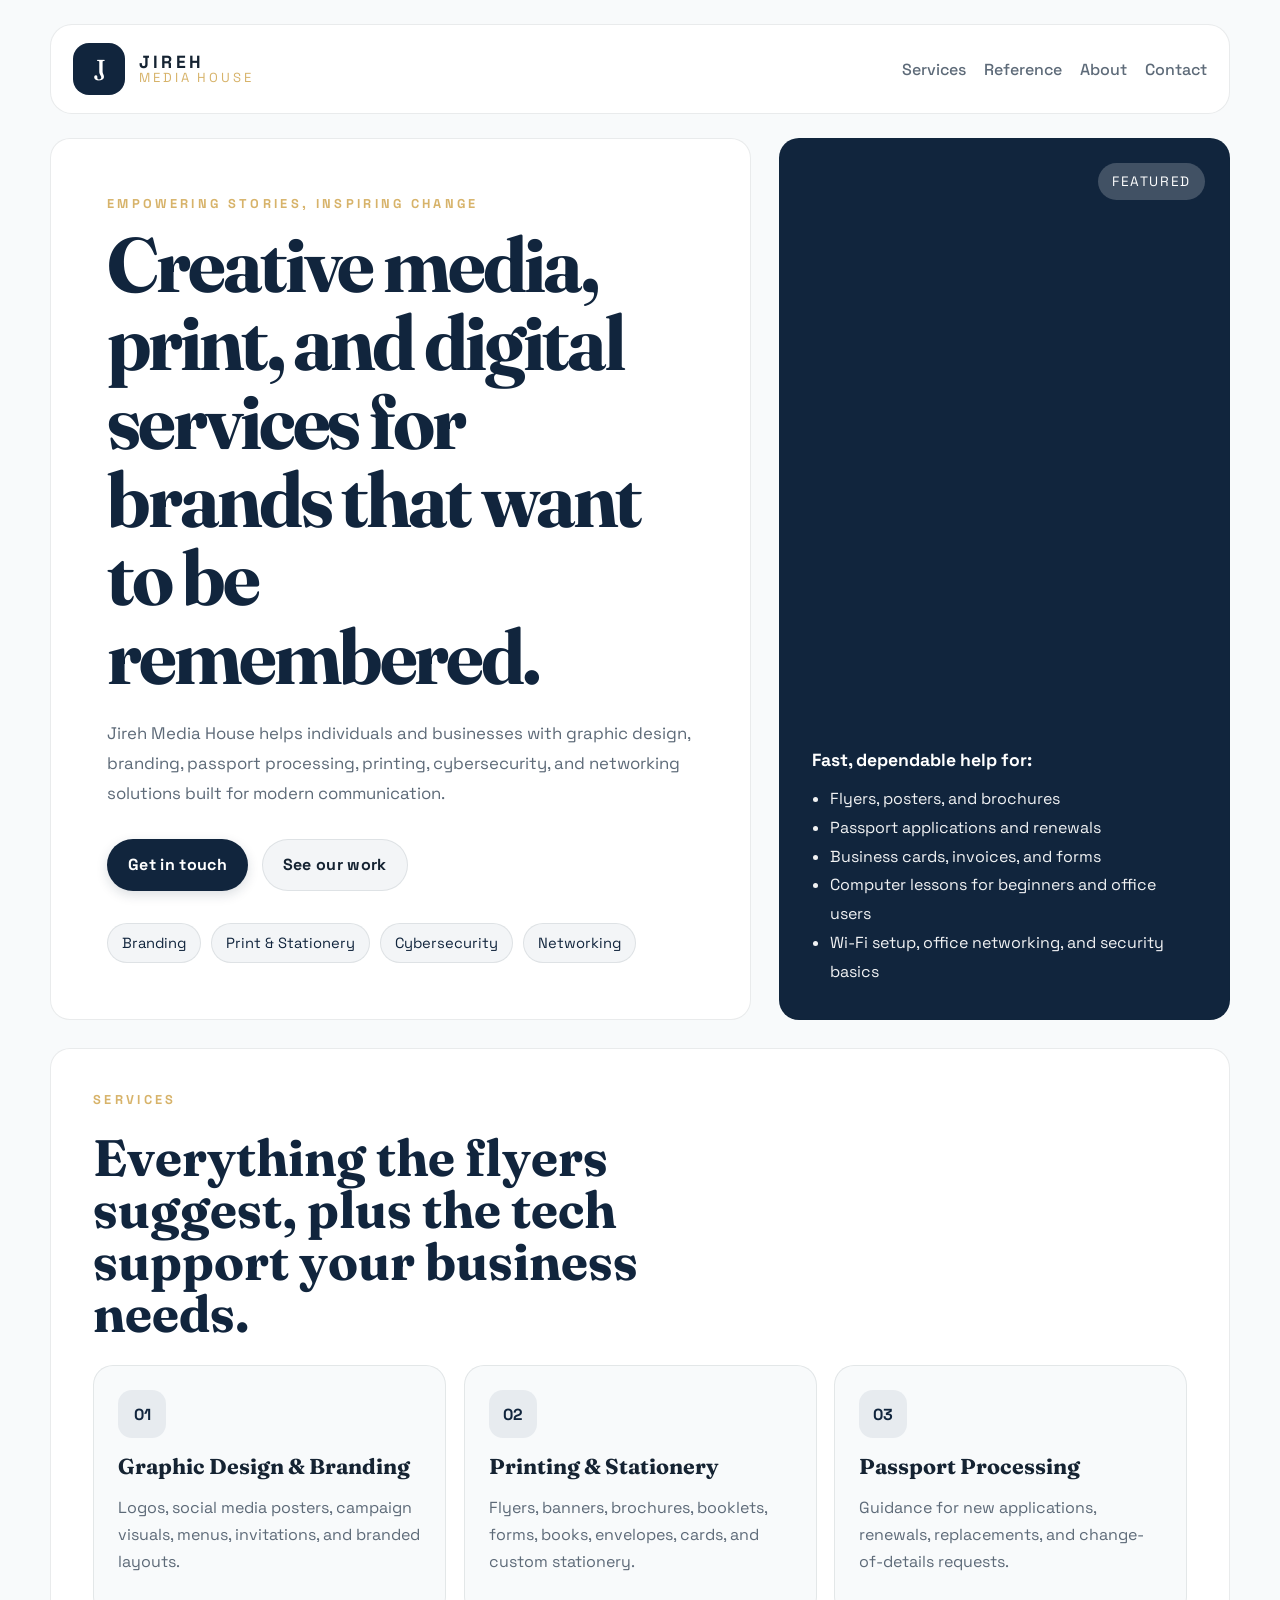
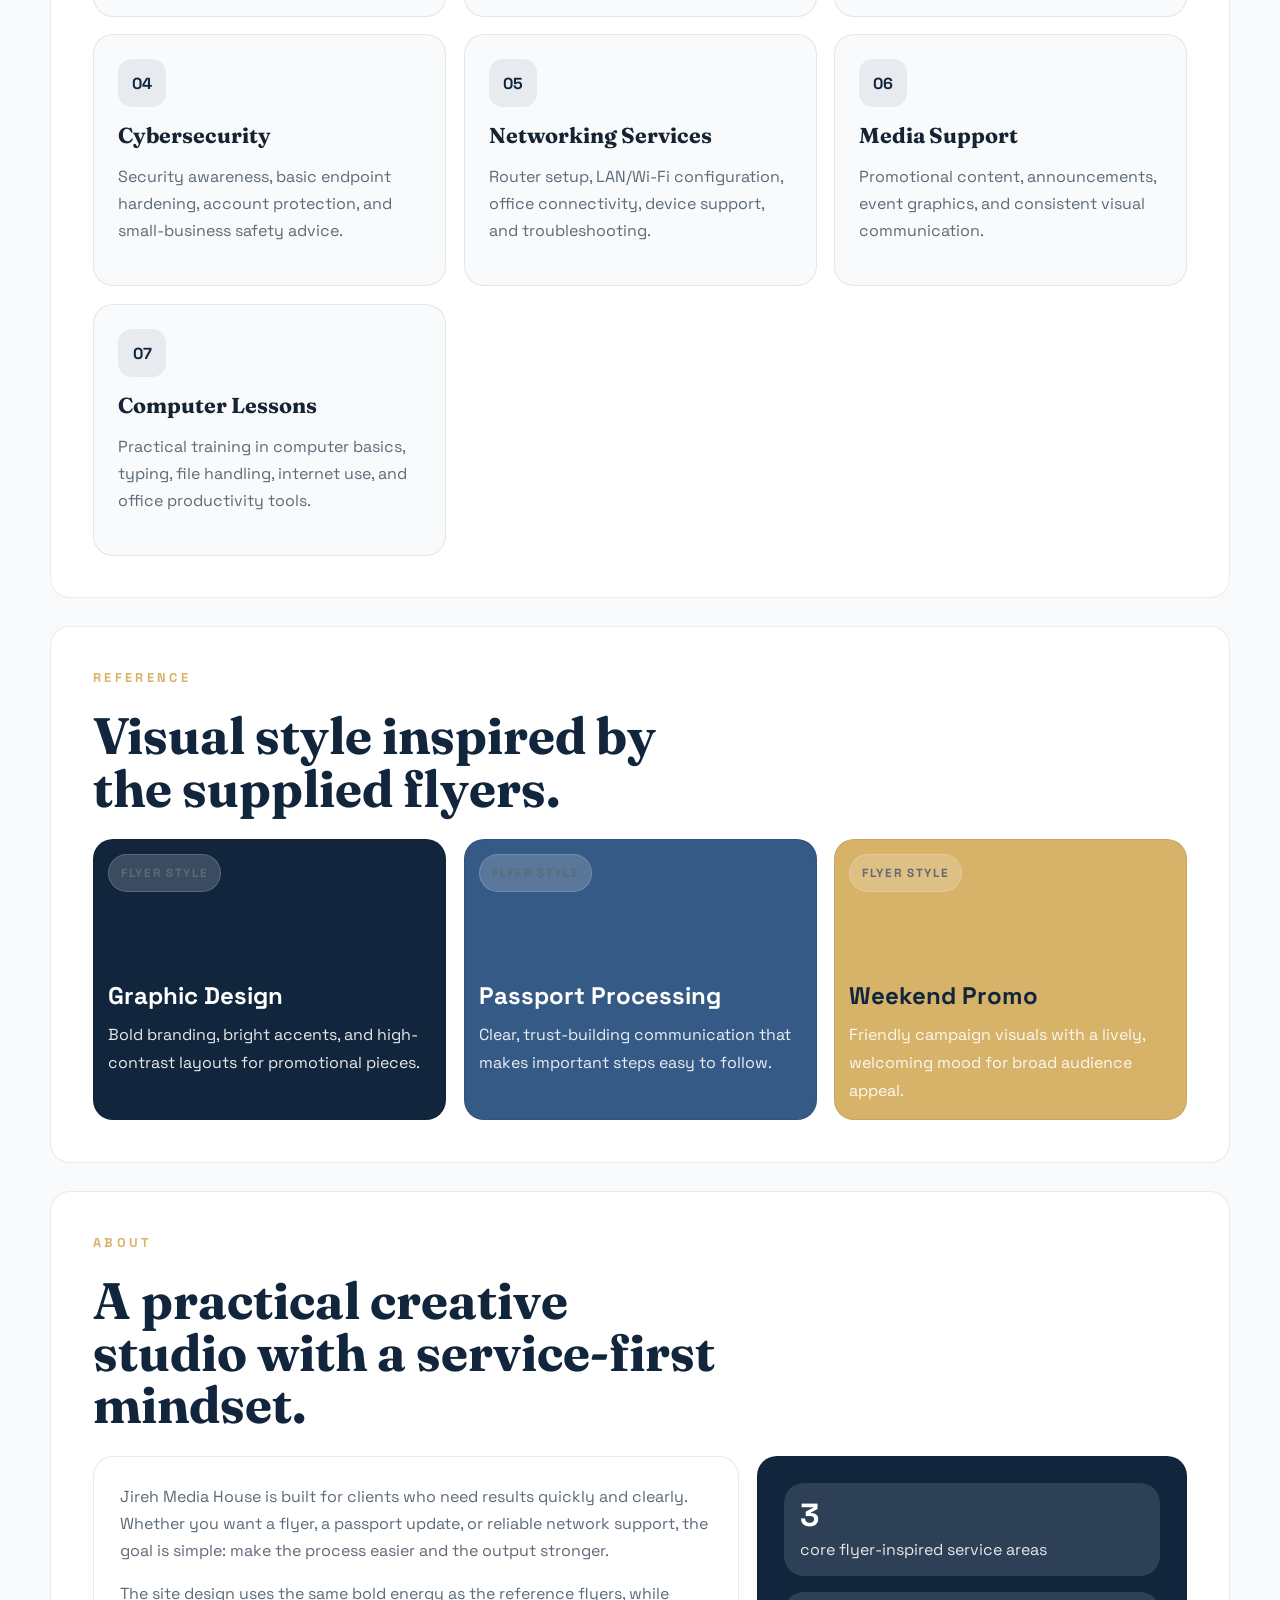
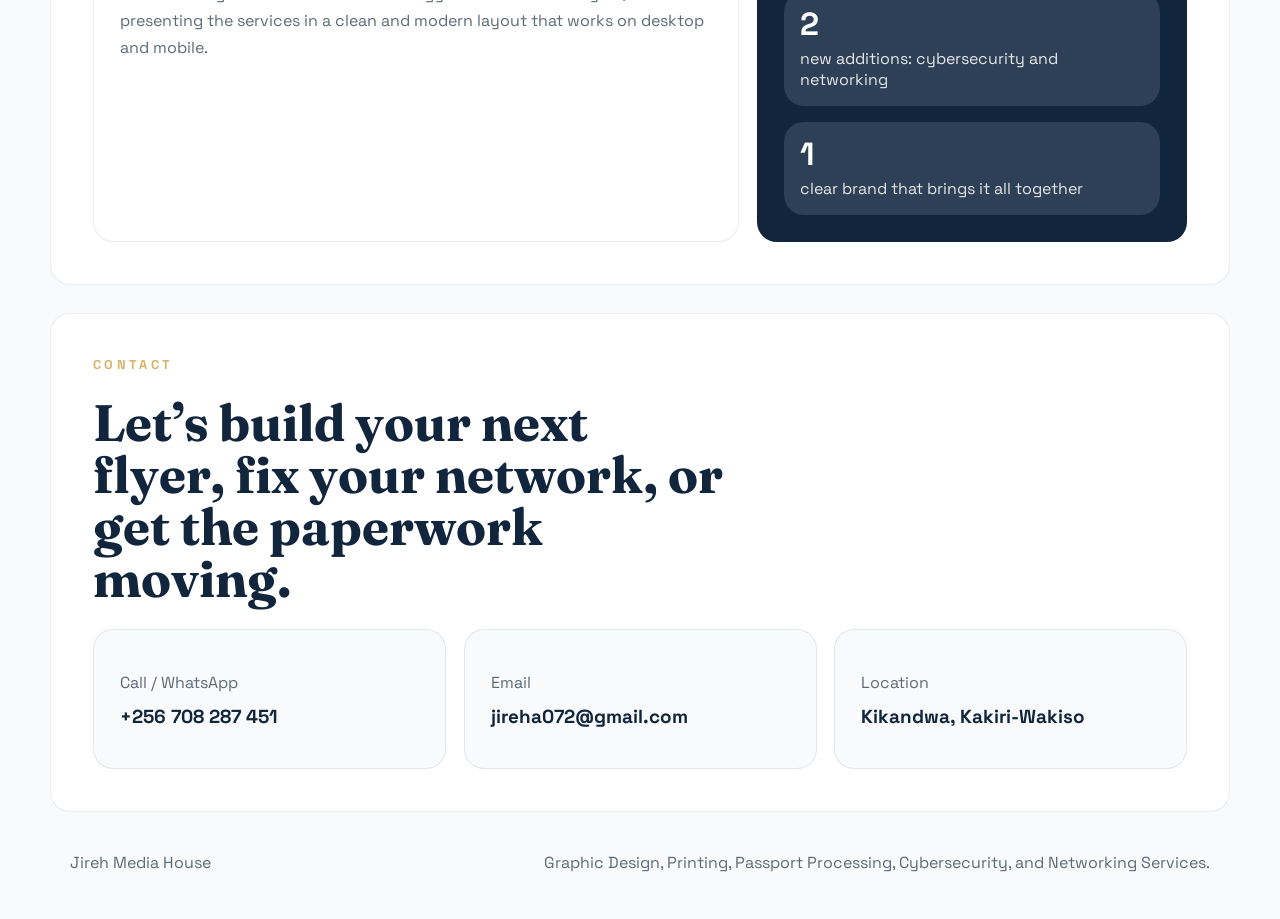
==== index.html @ cc19e20f "Initial commit: Jireh Media House website" ====
<!doctype html>
<html lang="en">
  <head>
    <meta charset="UTF-8" />
    <meta name="viewport" content="width=device-width, initial-scale=1.0" />
    <meta
      name="description"
      content="Jireh Media House offers graphic design, branding, passport processing, printing, cybersecurity, and networking services."
    />
    <title>Jireh Media House</title>
    <link rel="preconnect" href="https://fonts.googleapis.com" />
    <link rel="preconnect" href="https://fonts.gstatic.com" crossorigin />
    <link
      href="https://fonts.googleapis.com/css2?family=Space+Grotesk:wght@400;500;700&family=Fraunces:opsz,wght@9..144,600;9..144,700&display=swap"
      rel="stylesheet"
    />
    <link rel="stylesheet" href="styles.css" />
  </head>
  <body>
    <div class="bg-orb bg-orb--one"></div>
    <div class="bg-orb bg-orb--two"></div>

    <header class="topbar">
      <a class="brand" href="#home" aria-label="Jireh Media House home">
        <span class="brand-mark">J</span>
        <span>
          <strong>JIREH</strong>
          <small>MEDIA HOUSE</small>
        </span>
      </a>
      <nav class="nav">
        <a href="#services">Services</a>
        <a href="#portfolio">Reference</a>
        <a href="#about">About</a>
        <a href="#contact">Contact</a>
      </nav>
    </header>

    <main id="home">
      <section class="hero">
        <div class="hero-copy reveal">
          <p class="eyebrow">Empowering Stories, Inspiring Change</p>
          <h1>Creative media, print, and digital services for brands that want to be remembered.</h1>
          <p class="lead">
            Jireh Media House helps individuals and businesses with graphic design, branding, passport processing,
            printing, cybersecurity, and networking solutions built for modern communication.
          </p>
          <div class="hero-actions">
            <a class="button button--primary" href="#contact">Get in touch</a>
            <a class="button button--ghost" href="#portfolio">See our work</a>
          </div>
          <div class="hero-points">
            <span>Branding</span>
            <span>Print & Stationery</span>
            <span>Cybersecurity</span>
            <span>Networking</span>
          </div>
        </div>

        <aside class="hero-panel reveal">
          <div class="hero-panel__badge">Featured</div>
          <div class="hero-panel__content">
            <p>Fast, dependable help for:</p>
            <ul>
              <li>Flyers, posters, and brochures</li>
              <li>Passport applications and renewals</li>
              <li>Business cards, invoices, and forms</li>
              <li>Computer lessons for beginners and office users</li>
              <li>Wi-Fi setup, office networking, and security basics</li>
            </ul>
          </div>
        </aside>
      </section>

      <section class="section reveal" id="services">
        <div class="section-heading">
          <p class="eyebrow">Services</p>
          <h2>Everything the flyers suggest, plus the tech support your business needs.</h2>
        </div>
        <div class="services-grid">
          <article class="card service-card">
            <span class="card-icon">01</span>
            <h3>Graphic Design & Branding</h3>
            <p>Logos, social media posters, campaign visuals, menus, invitations, and branded layouts.</p>
          </article>
          <article class="card service-card">
            <span class="card-icon">02</span>
            <h3>Printing & Stationery</h3>
            <p>Flyers, banners, brochures, booklets, forms, books, envelopes, cards, and custom stationery.</p>
          </article>
          <article class="card service-card">
            <span class="card-icon">03</span>
            <h3>Passport Processing</h3>
            <p>Guidance for new applications, renewals, replacements, and change-of-details requests.</p>
          </article>
          <article class="card service-card">
            <span class="card-icon">04</span>
            <h3>Cybersecurity</h3>
            <p>Security awareness, basic endpoint hardening, account protection, and small-business safety advice.</p>
          </article>
          <article class="card service-card">
            <span class="card-icon">05</span>
            <h3>Networking Services</h3>
            <p>Router setup, LAN/Wi-Fi configuration, office connectivity, device support, and troubleshooting.</p>
          </article>
          <article class="card service-card">
            <span class="card-icon">06</span>
            <h3>Media Support</h3>
            <p>Promotional content, announcements, event graphics, and consistent visual communication.</p>
          </article>
          <article class="card service-card">
            <span class="card-icon">07</span>
            <h3>Computer Lessons</h3>
            <p>Practical training in computer basics, typing, file handling, internet use, and office productivity tools.</p>
          </article>
        </div>
      </section>

      <section class="section reveal" id="portfolio">
        <div class="section-heading">
          <p class="eyebrow">Reference</p>
          <h2>Visual style inspired by the supplied flyers.</h2>
        </div>
        <div class="portfolio-grid">
          <article class="portfolio-card card portfolio-card--accent-one">
            <span class="portfolio-card__tag">Flyer style</span>
            <strong>Graphic Design</strong>
            <p>Bold branding, bright accents, and high-contrast layouts for promotional pieces.</p>
          </article>
          <article class="portfolio-card card portfolio-card--accent-two">
            <span class="portfolio-card__tag">Flyer style</span>
            <strong>Passport Processing</strong>
            <p>Clear, trust-building communication that makes important steps easy to follow.</p>
          </article>
          <article class="portfolio-card card portfolio-card--accent-three">
            <span class="portfolio-card__tag">Flyer style</span>
            <strong>Weekend Promo</strong>
            <p>Friendly campaign visuals with a lively, welcoming mood for broad audience appeal.</p>
          </article>
        </div>
      </section>

      <section class="section about-section reveal" id="about">
        <div class="section-heading">
          <p class="eyebrow">About</p>
          <h2>A practical creative studio with a service-first mindset.</h2>
        </div>
        <div class="about-grid">
          <div class="card about-copy">
            <p>
              Jireh Media House is built for clients who need results quickly and clearly. Whether you want a flyer,
              a passport update, or reliable network support, the goal is simple: make the process easier and the output stronger.
            </p>
            <p>
              The site design uses the same bold energy as the reference flyers, while presenting the services in a clean
              and modern layout that works on desktop and mobile.
            </p>
          </div>
          <div class="card stats-card">
            <div>
              <strong>3</strong>
              <span>core flyer-inspired service areas</span>
            </div>
            <div>
              <strong>2</strong>
              <span>new additions: cybersecurity and networking</span>
            </div>
            <div>
              <strong>1</strong>
              <span>clear brand that brings it all together</span>
            </div>
          </div>
        </div>
      </section>

      <section class="section contact-section reveal" id="contact">
        <div class="section-heading">
          <p class="eyebrow">Contact</p>
          <h2>Let’s build your next flyer, fix your network, or get the paperwork moving.</h2>
        </div>
        <div class="contact-grid">
          <a class="contact-card card" href="tel:+256708287451">
            <span>Call / WhatsApp</span>
            <strong>+256 708 287 451</strong>
          </a>
          <a class="contact-card card" href="mailto:jireha072@gmail.com">
            <span>Email</span>
            <strong>jireha072@gmail.com</strong>
          </a>
          <div class="contact-card card">
            <span>Location</span>
            <strong>Kikandwa, Kakiri-Wakiso</strong>
          </div>
        </div>
      </section>
    </main>

    <footer class="footer">
      <p>Jireh Media House</p>
      <p>Graphic Design, Printing, Passport Processing, Cybersecurity, and Networking Services.</p>
    </footer>

    <script src="script.js"></script>
  </body>
</html>
---- styles.css ----
:root {
  --bg: #f3f5f7;
  --bg-soft: #e7ebef;
  --panel: rgba(255, 255, 255, 0.86);
  --panel-strong: #ffffff;
  --text: #152332;
  --muted: #5d6a78;
  --navy: #11253d;
  --blue: #355a86;
  --green: #c39a46;
  --gold: #d7b36a;
  --line: rgba(21, 35, 50, 0.09);
  --shadow: 0 22px 54px rgba(19, 31, 43, 0.11);
}

* {
  box-sizing: border-box;
}

html {
  scroll-behavior: smooth;
}

body {
  margin: 0;
  min-height: 100vh;
  font-family: "Space Grotesk", sans-serif;
  color: var(--text);
  background: #f8fafb;
}

a {
  color: inherit;
  text-decoration: none;
  transition: color 200ms ease;
}

img {
  display: block;
  max-width: 100%;
}

.bg-orb {
  display: none;
}

.bg-orb--one {
  display: none;
}

.bg-orb--two {
  display: none;
}

.topbar,
main,
.footer {
  position: relative;
  z-index: 1;
}

.topbar {
  width: min(1180px, calc(100% - 32px));
  margin: 24px auto 0;
  padding: 18px 22px;
  display: flex;
  align-items: center;
  justify-content: space-between;
  gap: 20px;
  border: 1px solid var(--line);
  border-radius: 22px;
  background: #ffffff;
  box-shadow: none;
}

.brand {
  display: inline-flex;
  align-items: center;
  gap: 14px;
}

.brand strong,
.brand small {
  display: block;
  line-height: 1;
}

.brand strong {
  letter-spacing: 0.18em;
  font-size: 1.1rem;
}

.brand small {
  color: var(--gold);
  font-size: 0.82rem;
  letter-spacing: 0.22em;
}

.brand-mark {
  width: 52px;
  height: 52px;
  display: grid;
  place-items: center;
  border-radius: 16px;
  background: var(--navy);
  color: #fff;
  font-family: "Fraunces", serif;
  font-size: 1.8rem;
  box-shadow: none;
}

.nav {
  display: flex;
  flex-wrap: wrap;
  align-items: center;
  justify-content: flex-end;
  gap: 18px;
  color: var(--muted);
}

.nav a {
  position: relative;
  font-weight: 500;
  transition: color 200ms ease;
}

.nav a:hover {
  color: var(--gold);
}

.nav a::after {
  content: "";
  position: absolute;
  left: 0;
  bottom: -7px;
  width: 100%;
  height: 2px;
  border-radius: 999px;
  background: var(--gold);
  transform: scaleX(0);
  transform-origin: left;
  transition: transform 240ms ease;
}

.nav a:hover::after {
  transform: scaleX(1);
}

main {
  width: min(1180px, calc(100% - 32px));
  margin: 24px auto 0;
}

.hero {
  display: grid;
  grid-template-columns: 1.4fr 0.9fr;
  gap: 28px;
  align-items: stretch;
  min-height: 680px;
}

.hero-copy,
.hero-panel,
.card {
  border: 1px solid var(--line);
  border-radius: 20px;
  background: #ffffff;
  box-shadow: none;
}

.hero-copy {
  padding: 56px;
  display: flex;
  flex-direction: column;
  justify-content: center;
  overflow: hidden;
  background: #ffffff;
}

.eyebrow {
  margin: 0 0 14px;
  color: var(--gold);
  text-transform: uppercase;
  letter-spacing: 0.26em;
  font-size: 0.8rem;
  font-weight: 700;
}

h1,
h2,
h3,
.section-heading strong {
  margin: 0;
  font-family: "Fraunces", serif;
  line-height: 1.02;
}

h1 {
  max-width: 12ch;
  font-size: clamp(3rem, 6vw, 5.8rem);
  letter-spacing: -0.04em;
  color: var(--navy);
}

.lead {
  max-width: 62ch;
  margin: 22px 0 0;
  color: var(--muted);
  font-size: 1.05rem;
  line-height: 1.8;
}

.hero-actions {
  display: flex;
  flex-wrap: wrap;
  gap: 14px;
  margin-top: 30px;
}

.button {
  display: inline-flex;
  align-items: center;
  justify-content: center;
  min-height: 52px;
  padding: 0 20px;
  border-radius: 999px;
  border: 1px solid transparent;
  font-weight: 700;
  letter-spacing: 0.02em;
  transition: transform 220ms cubic-bezier(0.34, 1.56, 0.64, 1), box-shadow 220ms ease, background 220ms ease, color 220ms ease;
  cursor: pointer;
}

.button:hover {
  transform: translateY(-3px);
}

.button:active {
  transform: translateY(-1px);
}

.button--primary {
  color: #fff;
  background: var(--navy);
  box-shadow: 0 4px 12px rgba(17, 37, 61, 0.15);
}

.button--primary:hover {
  box-shadow: 0 10px 24px rgba(17, 37, 61, 0.24);
  background: #0e1e32;
}

.button--primary:active {
  box-shadow: 0 2px 6px rgba(17, 37, 61, 0.12);
}

.button--ghost {
  background: #f3f5f7;
  border-color: var(--line);
  transition: background 220ms ease, border-color 220ms ease;
}

.button--ghost:hover {
  background: #e7ebef;
  border-color: var(--muted);
}

.hero-points {
  display: flex;
  flex-wrap: wrap;
  gap: 10px;
  margin-top: 32px;
}

.hero-points span {
  padding: 10px 14px;
  border-radius: 999px;
  background: #f3f5f7;
  border: 1px solid var(--line);
  color: var(--navy);
  font-size: 0.92rem;
}

.hero-panel {
  padding: 22px;
  display: flex;
  flex-direction: column;
  justify-content: flex-end;
  background: var(--navy);
  color: #fff;
  position: relative;
  overflow: hidden;
}

.hero-panel::before {
  display: none;
}

.hero-panel__badge {
  position: absolute;
  top: 24px;
  right: 24px;
  padding: 10px 14px;
  border-radius: 999px;
  background: rgba(255, 255, 255, 0.2);
  border: none;
  font-size: 0.85rem;
  letter-spacing: 0.12em;
  text-transform: uppercase;
}

.hero-panel__content {
  position: relative;
  z-index: 1;
  margin-top: auto;
  padding: 48px 10px 10px;
}

.hero-panel__content p {
  margin: 0 0 14px;
  font-size: 1.1rem;
  font-weight: 700;
}

.hero-panel__content ul {
  margin: 0;
  padding-left: 18px;
  color: rgba(255, 255, 255, 0.94);
  line-height: 1.8;
}

.section {
  margin-top: 28px;
  padding: 42px;
  border: 1px solid var(--line);
  border-radius: 20px;
  background: #ffffff;
  box-shadow: none;
}

.section-heading {
  display: flex;
  flex-direction: column;
  gap: 10px;
  margin-bottom: 24px;
}

.section-heading h2 {
  max-width: 18ch;
  font-size: clamp(2rem, 4vw, 3.5rem);
  color: var(--navy);
}

.services-grid,
.portfolio-grid,
.contact-grid,
.about-grid {
  display: grid;
  gap: 18px;
}

.services-grid,
.portfolio-grid,
.contact-grid {
  perspective: 1200px;
}

.services-grid {
  grid-template-columns: repeat(3, minmax(0, 1fr));
}

.service-card {
  padding: 24px;
  background: #f8fafb;
  transition: transform 240ms cubic-bezier(0.34, 1.56, 0.64, 1), box-shadow 240ms ease, background 240ms ease;
  cursor: pointer;
  transform: perspective(1200px) rotateX(var(--tilt-x, 0deg)) rotateY(var(--tilt-y, 0deg)) translateY(var(--lift, 0px));
  transform-style: preserve-3d;
  will-change: transform;
}

.service-card:hover {
  background: #ffffff;
  box-shadow: 0 12px 28px rgba(17, 37, 61, 0.12);
}

.service-card:hover,
.service-card.tilt-active {
  --lift: -6px;
}

.card-icon {
  display: inline-flex;
  align-items: center;
  justify-content: center;
  width: 48px;
  height: 48px;
  border-radius: 14px;
  background: #e7ebef;
  color: var(--navy);
  font-weight: 700;
  margin-bottom: 18px;
  transition: transform 240ms cubic-bezier(0.34, 1.56, 0.64, 1), background 240ms ease;
}

.service-card:hover .card-icon {
  transform: scale(1.1) rotate(5deg);
  background: var(--gold);
  color: #fff;
}

.service-card h3 {
  font-size: 1.35rem;
  color: var(--text);
  margin-bottom: 12px;
  transition: color 240ms ease;
}

.service-card:hover h3 {
  color: var(--navy);
}

.service-card p,
.about-copy p,
.contact-card span,
.portfolio-card span {
  color: var(--muted);
  line-height: 1.7;
}

.portfolio-grid {
  grid-template-columns: repeat(3, minmax(0, 1fr));
}

.portfolio-card {
  overflow: hidden;
  padding: 14px;
}

.portfolio-card--accent-one {
  background: var(--navy);
  color: #fff;
}

.portfolio-card--accent-two {
  background: var(--blue);
  color: #fff;
}

.portfolio-card--accent-three {
  background: var(--gold);
  color: var(--navy);
}

.portfolio-card__tag {
  display: inline-flex;
  align-items: center;
  width: fit-content;
  margin-bottom: 88px;
  padding: 8px 12px;
  border-radius: 999px;
  background: rgba(255, 255, 255, 0.18);
  border: 1px solid rgba(255, 255, 255, 0.16);
  text-transform: uppercase;
  letter-spacing: 0.14em;
  font-size: 0.74rem;
  font-weight: 700;
}

.portfolio-card {
  transition: transform 240ms cubic-bezier(0.34, 1.56, 0.64, 1), box-shadow 240ms ease;
  transform: perspective(1200px) rotateX(var(--tilt-x, 0deg)) rotateY(var(--tilt-y, 0deg)) translateY(var(--lift, 0px));
  transform-style: preserve-3d;
  will-change: transform;
}

.portfolio-card:hover {
  box-shadow: 0 12px 28px rgba(0, 0, 0, 0.15);
}

.portfolio-card:hover,
.portfolio-card.tilt-active {
  --lift: -4px;
}

.portfolio-card strong {
  display: block;
  font-size: 1.5rem;
  margin-bottom: 10px;
  color: inherit;
  transition: transform 240ms ease;
}

.portfolio-card:hover strong {
  transform: translateX(2px);
}

.portfolio-card p {
  margin: 0;
  color: rgba(255, 255, 255, 0.9);
  line-height: 1.75;
}

.about-grid {
  grid-template-columns: 1.2fr 0.8fr;
}

.about-copy,
.stats-card,
.contact-card {
  padding: 26px;
}

.about-copy p:first-child {
  margin-top: 0;
}

.stats-card {
  display: grid;
  gap: 16px;
  align-content: start;
  background: var(--navy);
  color: #fff;
}

.stats-card div {
  padding: 16px;
  border-radius: 20px;
  background: rgba(255, 255, 255, 0.12);
}

.stats-card strong {
  display: block;
  font-size: 2rem;
  line-height: 1;
  margin-bottom: 8px;
}

.stats-card span {
  color: rgba(255, 255, 255, 0.88);
}

.contact-grid {
  grid-template-columns: repeat(3, minmax(0, 1fr));
}

.contact-card {
  display: grid;
  transform: perspective(1200px) rotateX(var(--tilt-x, 0deg)) rotateY(var(--tilt-y, 0deg)) translateY(var(--lift, 0px));
  transform-style: preserve-3d;
  will-change: transform;
  gap: 8px;
  min-height: 140px;
  align-content: center;
  background: #f8fafb;
}

.contact-card {
  transition: transform 240ms cubic-bezier(0.34, 1.56, 0.64, 1), background 240ms ease, box-shadow 240ms ease;
  cursor: pointer;
}

.contact-card:hover,
.contact-card.tilt-active {
  --lift: -3px;
}

.contact-card:hover {
  background: #ffffff;
  box-shadow: 0 8px 20px rgba(17, 37, 61, 0.1);
}

.contact-card strong {
  font-size: 1.18rem;
  color: var(--navy);
  word-break: break-word;
  transition: color 240ms ease;
}

.contact-card:hover strong {
  color: var(--gold);
}

.footer {
  width: min(1180px, calc(100% - 32px));
  margin: 22px auto 28px;
  padding: 18px 20px;
  display: flex;
  flex-wrap: wrap;
  gap: 8px 18px;
  justify-content: space-between;
  color: var(--muted);
  border-radius: 20px;
}

.footer p {
  margin: 0;
}

.reveal {
  animation: rise 700ms cubic-bezier(0.25, 0.46, 0.45, 0.94) both;
}

@keyframes rise {
  from {
    opacity: 0;
    transform: translateY(24px);
  }
  to {
    opacity: 1;
    transform: translateY(0);
  }
}

.is-visible {
  animation: rise 700ms cubic-bezier(0.25, 0.46, 0.45, 0.94) both;
}

.tilt-active {
  transition-duration: 120ms;
}

@media (prefers-reduced-motion: reduce) {
  html {
    scroll-behavior: auto;
  }

  *,
  *::before,
  *::after {
    animation-duration: 0.01ms !important;
    animation-iteration-count: 1 !important;
    transition-duration: 0.01ms !important;
    scroll-behavior: auto !important;
  }
}

@media (max-width: 980px) {
  .hero,
  .about-grid,
  .services-grid,
  .portfolio-grid,
  .contact-grid {
    grid-template-columns: 1fr 1fr;
  }

  .hero {
    min-height: auto;
  }

  .hero-copy {
    padding: 42px;
  }
}

@media (max-width: 720px) {
  .topbar {
    flex-direction: column;
    align-items: flex-start;
  }

  .nav {
    justify-content: flex-start;
    gap: 14px;
  }

  main,
  .topbar,
  .footer {
    width: min(100% - 20px, 1180px);
  }

  .hero,
  .about-grid,
  .services-grid,
  .portfolio-grid,
  .contact-grid {
    grid-template-columns: 1fr;
  }

  .hero-copy,
  .section {
    padding: 24px;
    border-radius: 24px;
  }

  h1 {
    max-width: none;
  }
}
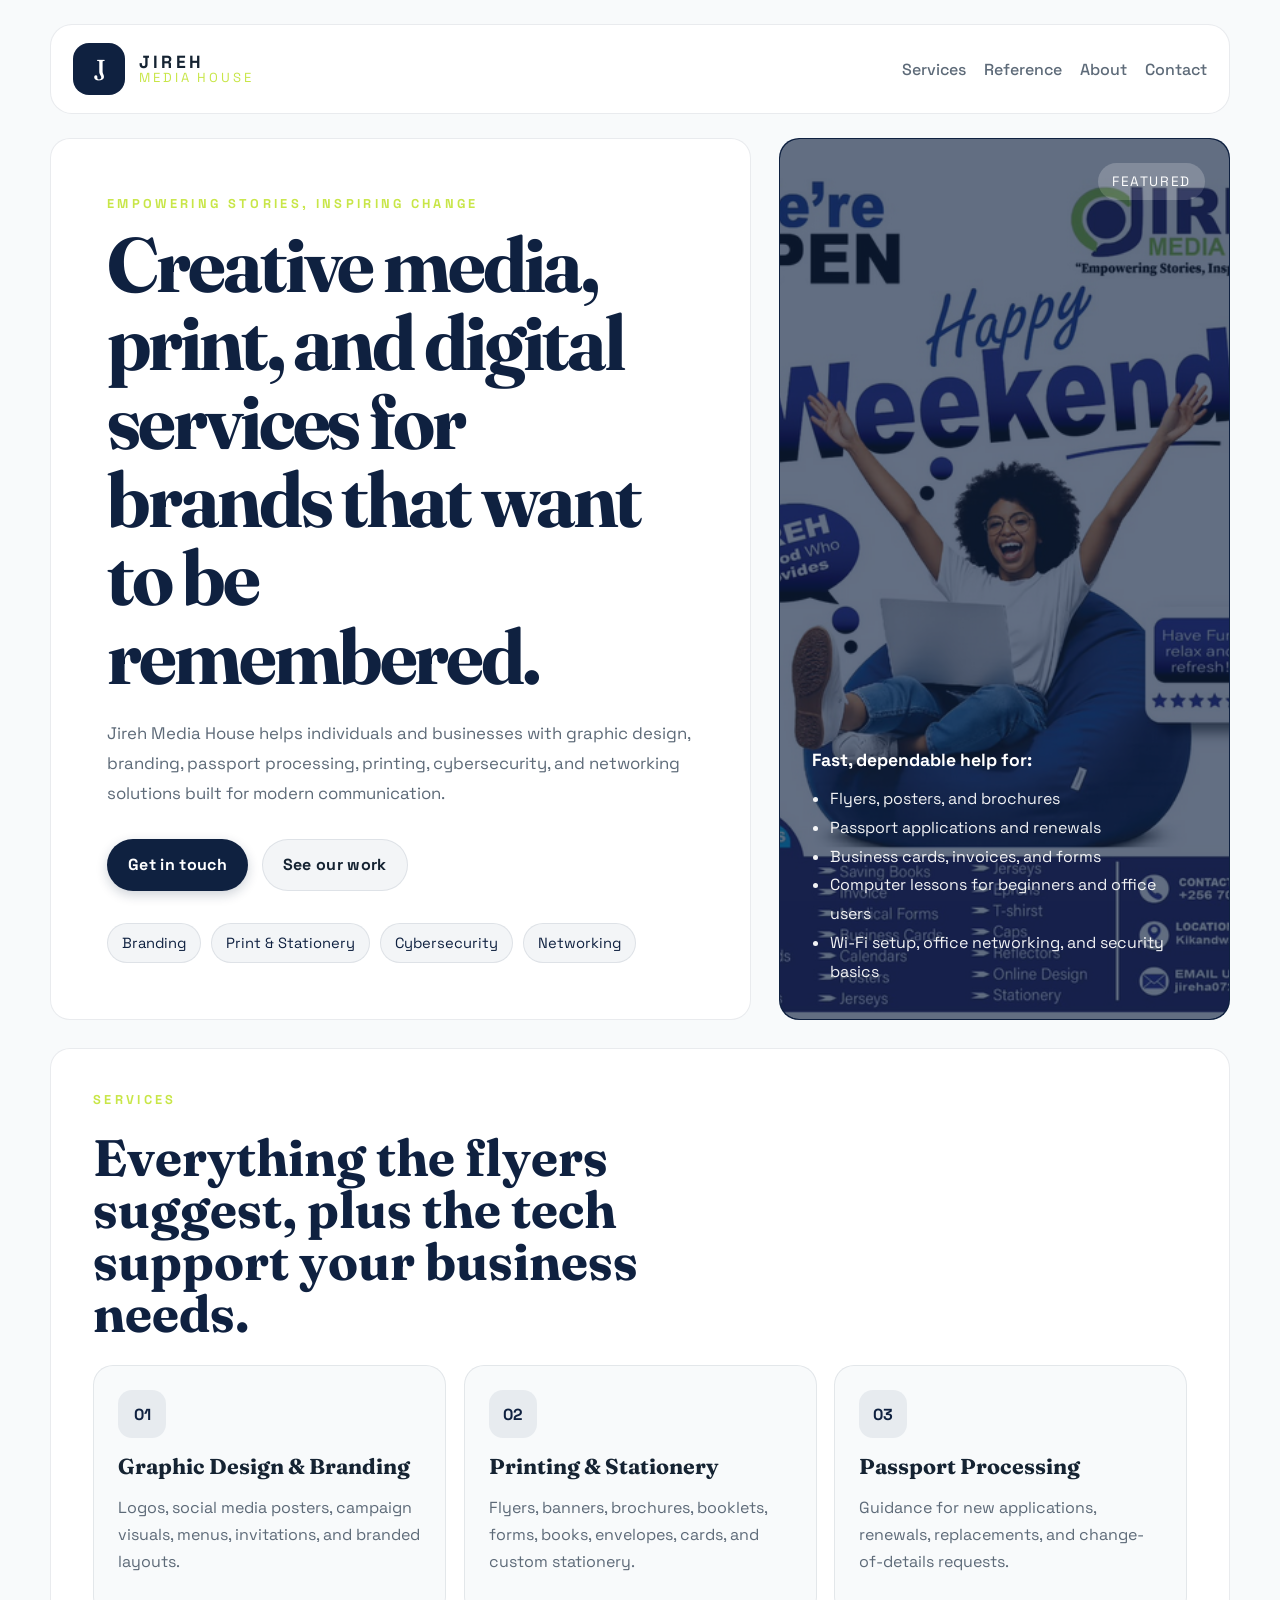
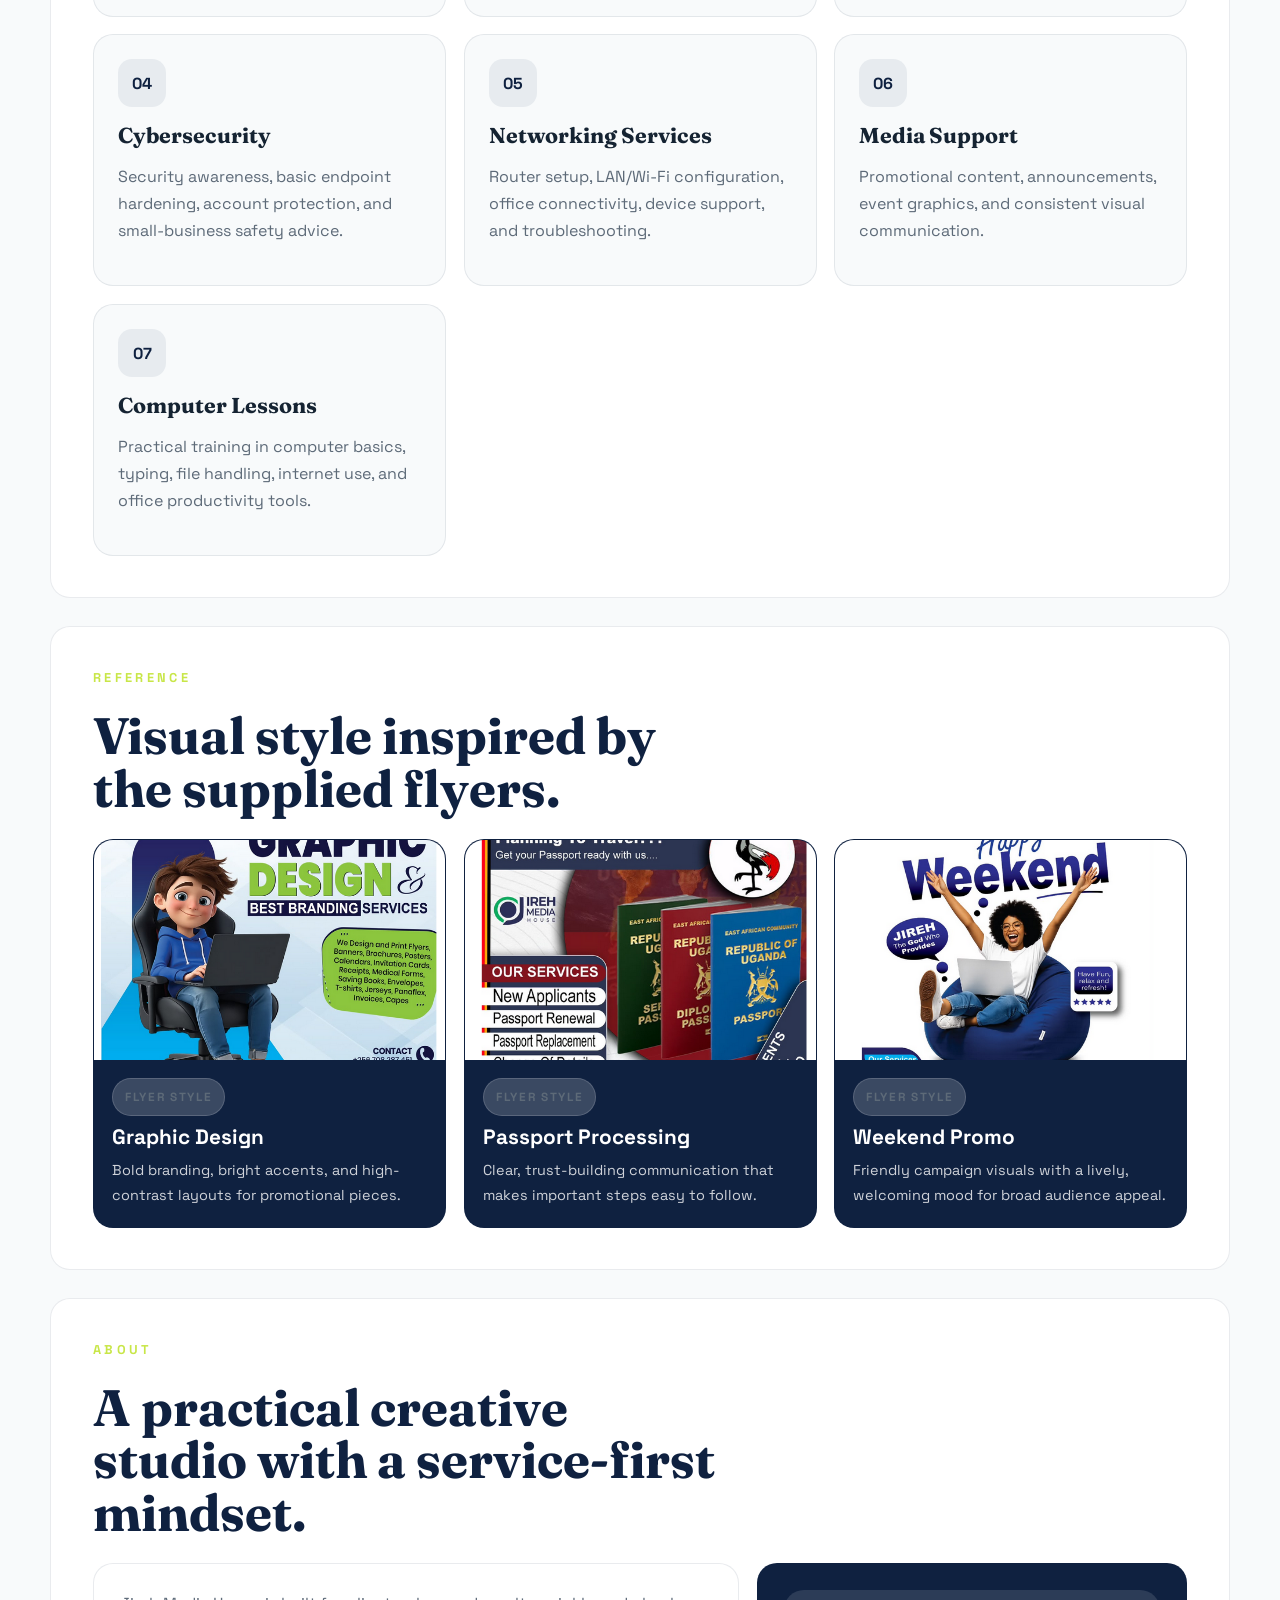
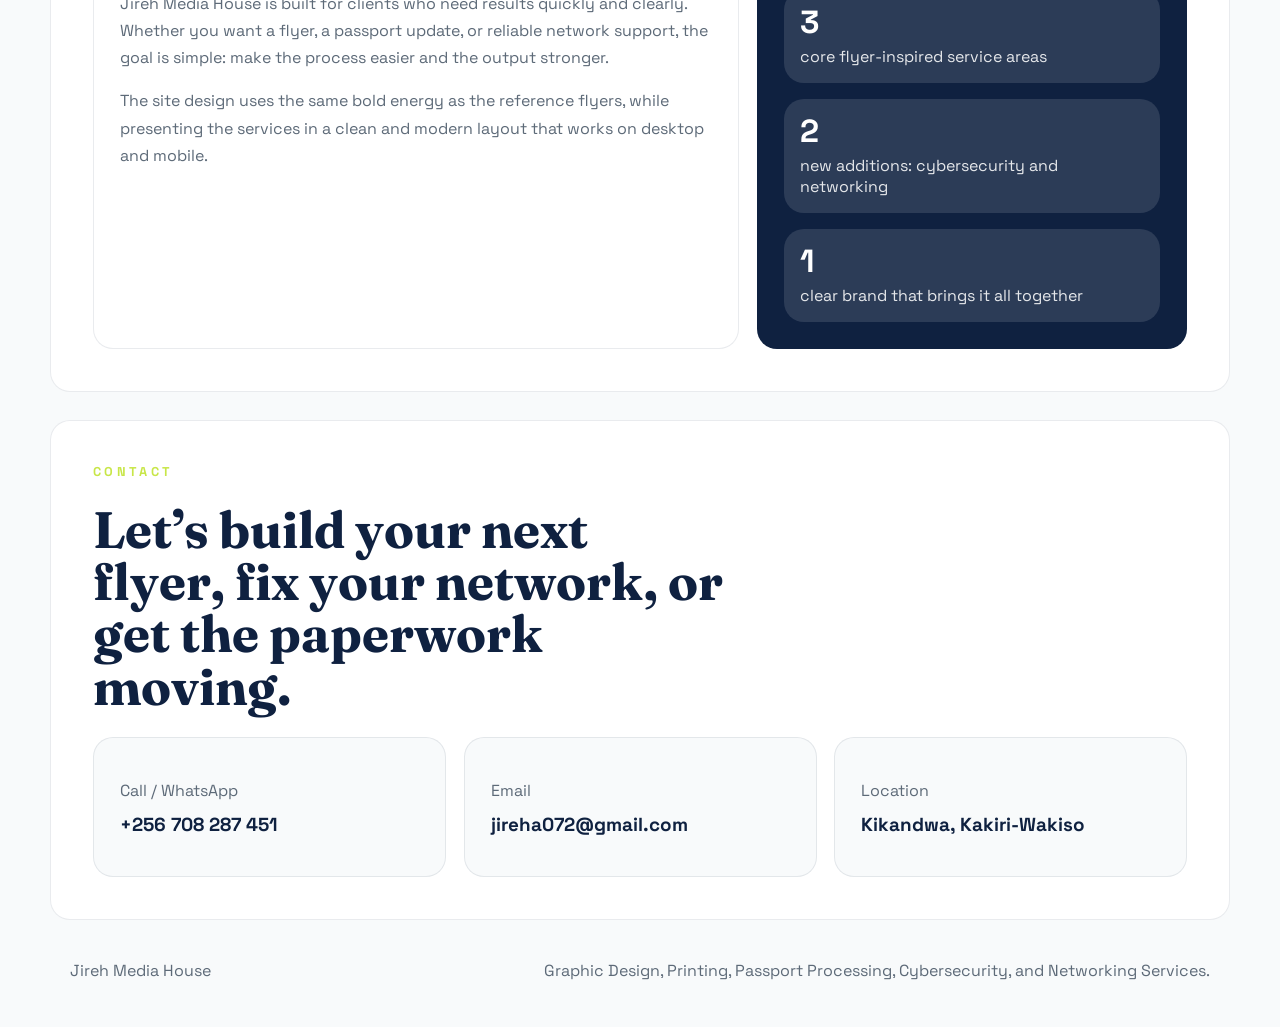
==== commit 262a4dfb: "Add real flyer images to hero panel and portfolio cards" ====
--- a/index.html
+++ b/index.html
@@ -59,6 +59,7 @@
 
         <aside class="hero-panel reveal">
           <div class="hero-panel__badge">Featured</div>
+          <img src="images/Screenshot 2026-06-02 202508.png" alt="Jireh Media House featured flyer" class="hero-panel__img" />
           <div class="hero-panel__content">
             <p>Fast, dependable help for:</p>
             <ul>
@@ -122,20 +123,29 @@
           <h2>Visual style inspired by the supplied flyers.</h2>
         </div>
         <div class="portfolio-grid">
-          <article class="portfolio-card card portfolio-card--accent-one">
-            <span class="portfolio-card__tag">Flyer style</span>
-            <strong>Graphic Design</strong>
-            <p>Bold branding, bright accents, and high-contrast layouts for promotional pieces.</p>
-          </article>
-          <article class="portfolio-card card portfolio-card--accent-two">
-            <span class="portfolio-card__tag">Flyer style</span>
-            <strong>Passport Processing</strong>
-            <p>Clear, trust-building communication that makes important steps easy to follow.</p>
-          </article>
-          <article class="portfolio-card card portfolio-card--accent-three">
-            <span class="portfolio-card__tag">Flyer style</span>
-            <strong>Weekend Promo</strong>
-            <p>Friendly campaign visuals with a lively, welcoming mood for broad audience appeal.</p>
+          <article class="portfolio-card card">
+            <img src="images/Screenshot 2026-06-02 202424.png" alt="Graphic design flyer sample" class="portfolio-card__img" />
+            <div class="portfolio-card__info">
+              <span class="portfolio-card__tag">Flyer style</span>
+              <strong>Graphic Design</strong>
+              <p>Bold branding, bright accents, and high-contrast layouts for promotional pieces.</p>
+            </div>
+          </article>
+          <article class="portfolio-card card">
+            <img src="images/Screenshot 2026-06-02 202437.png" alt="Passport processing flyer sample" class="portfolio-card__img" />
+            <div class="portfolio-card__info">
+              <span class="portfolio-card__tag">Flyer style</span>
+              <strong>Passport Processing</strong>
+              <p>Clear, trust-building communication that makes important steps easy to follow.</p>
+            </div>
+          </article>
+          <article class="portfolio-card card">
+            <img src="images/Screenshot 2026-06-02 202508.png" alt="Weekend promo flyer sample" class="portfolio-card__img" />
+            <div class="portfolio-card__info">
+              <span class="portfolio-card__tag">Flyer style</span>
+              <strong>Weekend Promo</strong>
+              <p>Friendly campaign visuals with a lively, welcoming mood for broad audience appeal.</p>
+            </div>
           </article>
         </div>
       </section>
--- a/styles.css
+++ b/styles.css
@@ -5,11 +5,11 @@
   --panel-strong: #ffffff;
   --text: #152332;
   --muted: #5d6a78;
-  --navy: #11253d;
-  --blue: #355a86;
-  --green: #c39a46;
-  --gold: #d7b36a;
-  --line: rgba(21, 35, 50, 0.09);
+  --navy: #0f2140;
+  --blue: #1a3a6b;
+  --green: #c8e648;
+  --gold: #c8e648;
+  --line: rgba(15, 33, 64, 0.09);
   --shadow: 0 22px 54px rgba(19, 31, 43, 0.11);
 }
 
@@ -242,16 +242,16 @@
 .button--primary {
   color: #fff;
   background: var(--navy);
-  box-shadow: 0 4px 12px rgba(17, 37, 61, 0.15);
+  box-shadow: 0 4px 12px rgba(15, 33, 64, 0.2);
 }
 
 .button--primary:hover {
-  box-shadow: 0 10px 24px rgba(17, 37, 61, 0.24);
-  background: #0e1e32;
+  box-shadow: 0 10px 24px rgba(15, 33, 64, 0.32);
+  background: #0a1830;
 }
 
 .button--primary:active {
-  box-shadow: 0 2px 6px rgba(17, 37, 61, 0.12);
+  box-shadow: 0 2px 6px rgba(15, 33, 64, 0.14);
 }
 
 .button--ghost {
@@ -290,6 +290,16 @@
   color: #fff;
   position: relative;
   overflow: hidden;
+}
+
+.hero-panel__img {
+  position: absolute;
+  inset: 0;
+  width: 100%;
+  height: 100%;
+  object-fit: cover;
+  opacity: 0.35;
+  border-radius: inherit;
 }
 
 .hero-panel::before {
@@ -381,7 +391,7 @@
 
 .service-card:hover {
   background: #ffffff;
-  box-shadow: 0 12px 28px rgba(17, 37, 61, 0.12);
+  box-shadow: 0 12px 28px rgba(15, 33, 64, 0.12);
 }
 
 .service-card:hover,
@@ -405,8 +415,8 @@
 
 .service-card:hover .card-icon {
   transform: scale(1.1) rotate(5deg);
-  background: var(--gold);
-  color: #fff;
+  background: var(--green);
+  color: var(--navy);
 }
 
 .service-card h3 {
@@ -434,29 +444,33 @@
 
 .portfolio-card {
   overflow: hidden;
-  padding: 14px;
-}
-
-.portfolio-card--accent-one {
+  padding: 0;
+  display: flex;
+  flex-direction: column;
   background: var(--navy);
   color: #fff;
 }
 
-.portfolio-card--accent-two {
-  background: var(--blue);
-  color: #fff;
-}
-
-.portfolio-card--accent-three {
-  background: var(--gold);
-  color: var(--navy);
+.portfolio-card__img {
+  width: 100%;
+  height: 220px;
+  object-fit: cover;
+  display: block;
+  flex-shrink: 0;
+}
+
+.portfolio-card__info {
+  padding: 18px;
+  display: flex;
+  flex-direction: column;
+  gap: 8px;
+  flex: 1;
 }
 
 .portfolio-card__tag {
   display: inline-flex;
   align-items: center;
   width: fit-content;
-  margin-bottom: 88px;
   padding: 8px 12px;
   border-radius: 999px;
   background: rgba(255, 255, 255, 0.18);
@@ -485,9 +499,8 @@
 
 .portfolio-card strong {
   display: block;
-  font-size: 1.5rem;
-  margin-bottom: 10px;
-  color: inherit;
+  font-size: 1.3rem;
+  color: #fff;
   transition: transform 240ms ease;
 }
 
@@ -497,8 +510,9 @@
 
 .portfolio-card p {
   margin: 0;
-  color: rgba(255, 255, 255, 0.9);
+  color: rgba(255, 255, 255, 0.8);
   line-height: 1.75;
+  font-size: 0.9rem;
 }
 
 .about-grid {
@@ -567,7 +581,7 @@
 
 .contact-card:hover {
   background: #ffffff;
-  box-shadow: 0 8px 20px rgba(17, 37, 61, 0.1);
+  box-shadow: 0 8px 20px rgba(15, 33, 64, 0.1);
 }
 
 .contact-card strong {
@@ -578,7 +592,7 @@
 }
 
 .contact-card:hover strong {
-  color: var(--gold);
+  color: var(--green);
 }
 
 .footer {
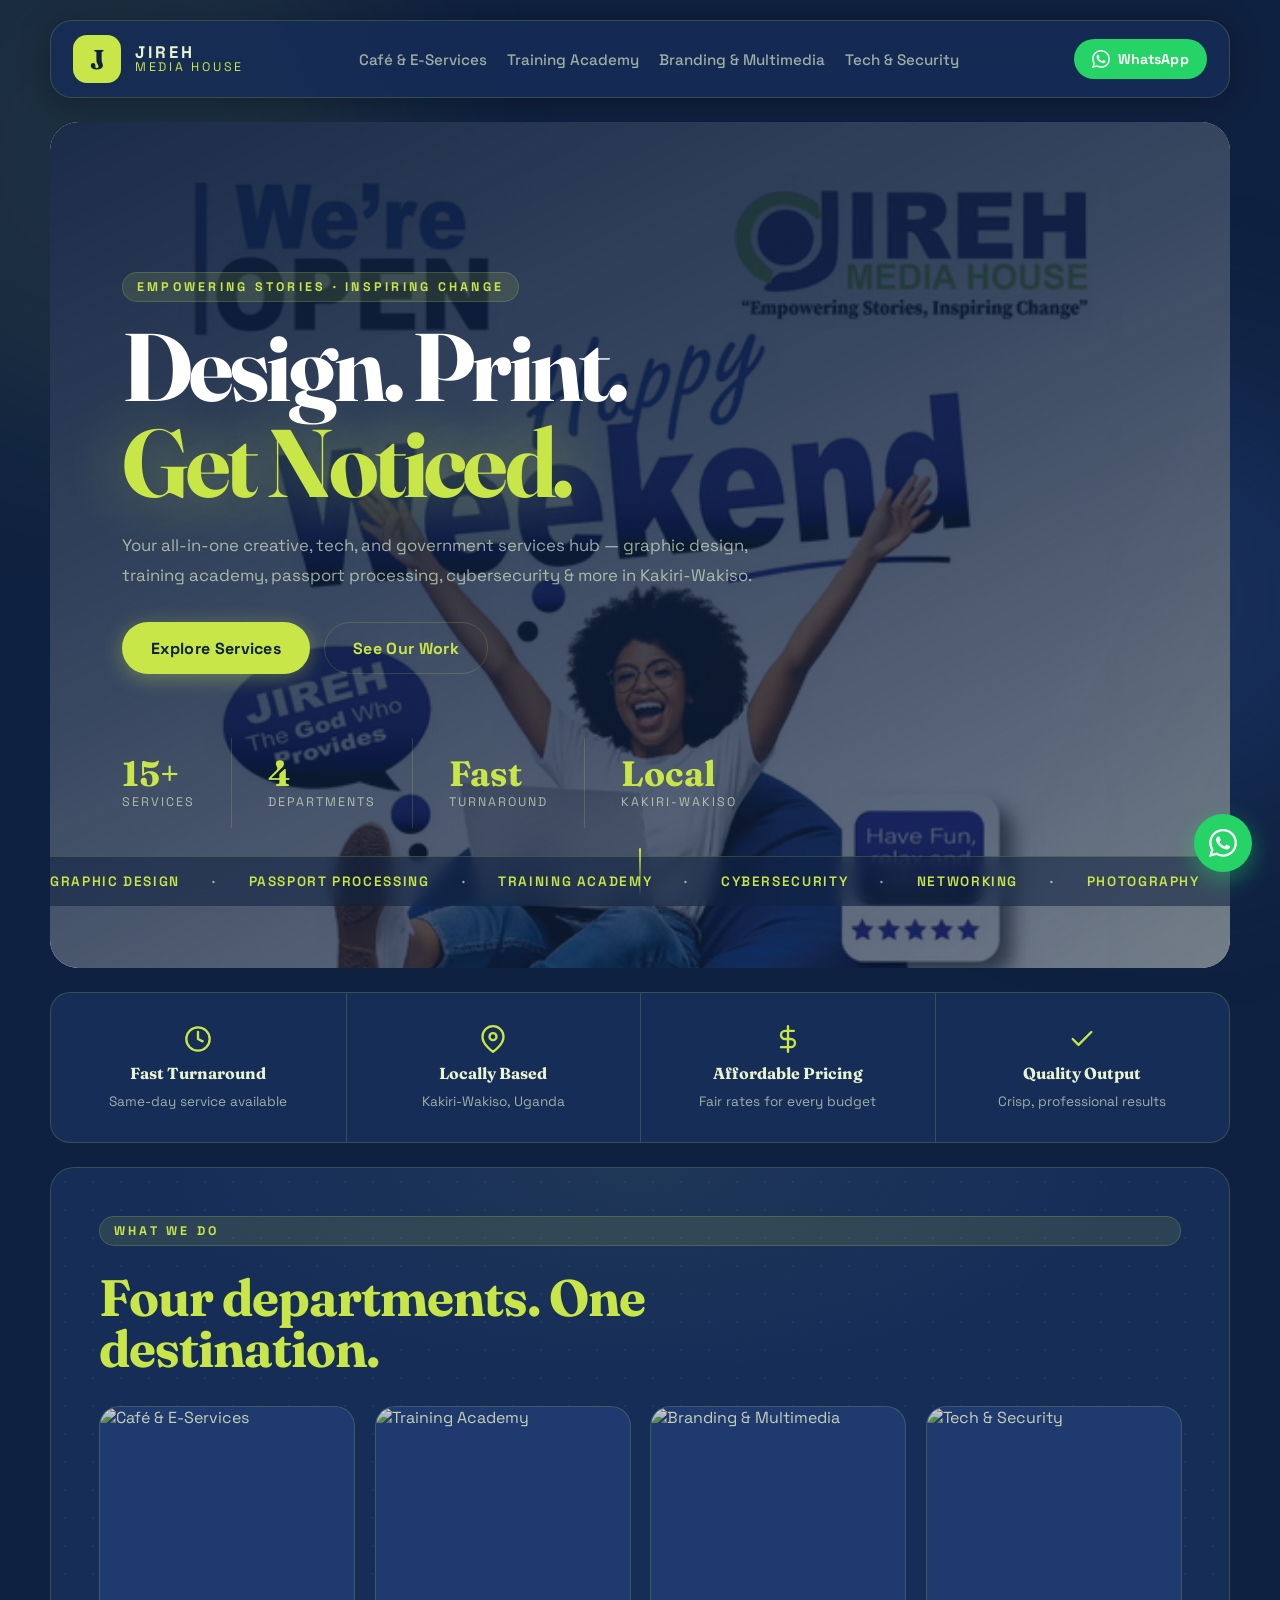
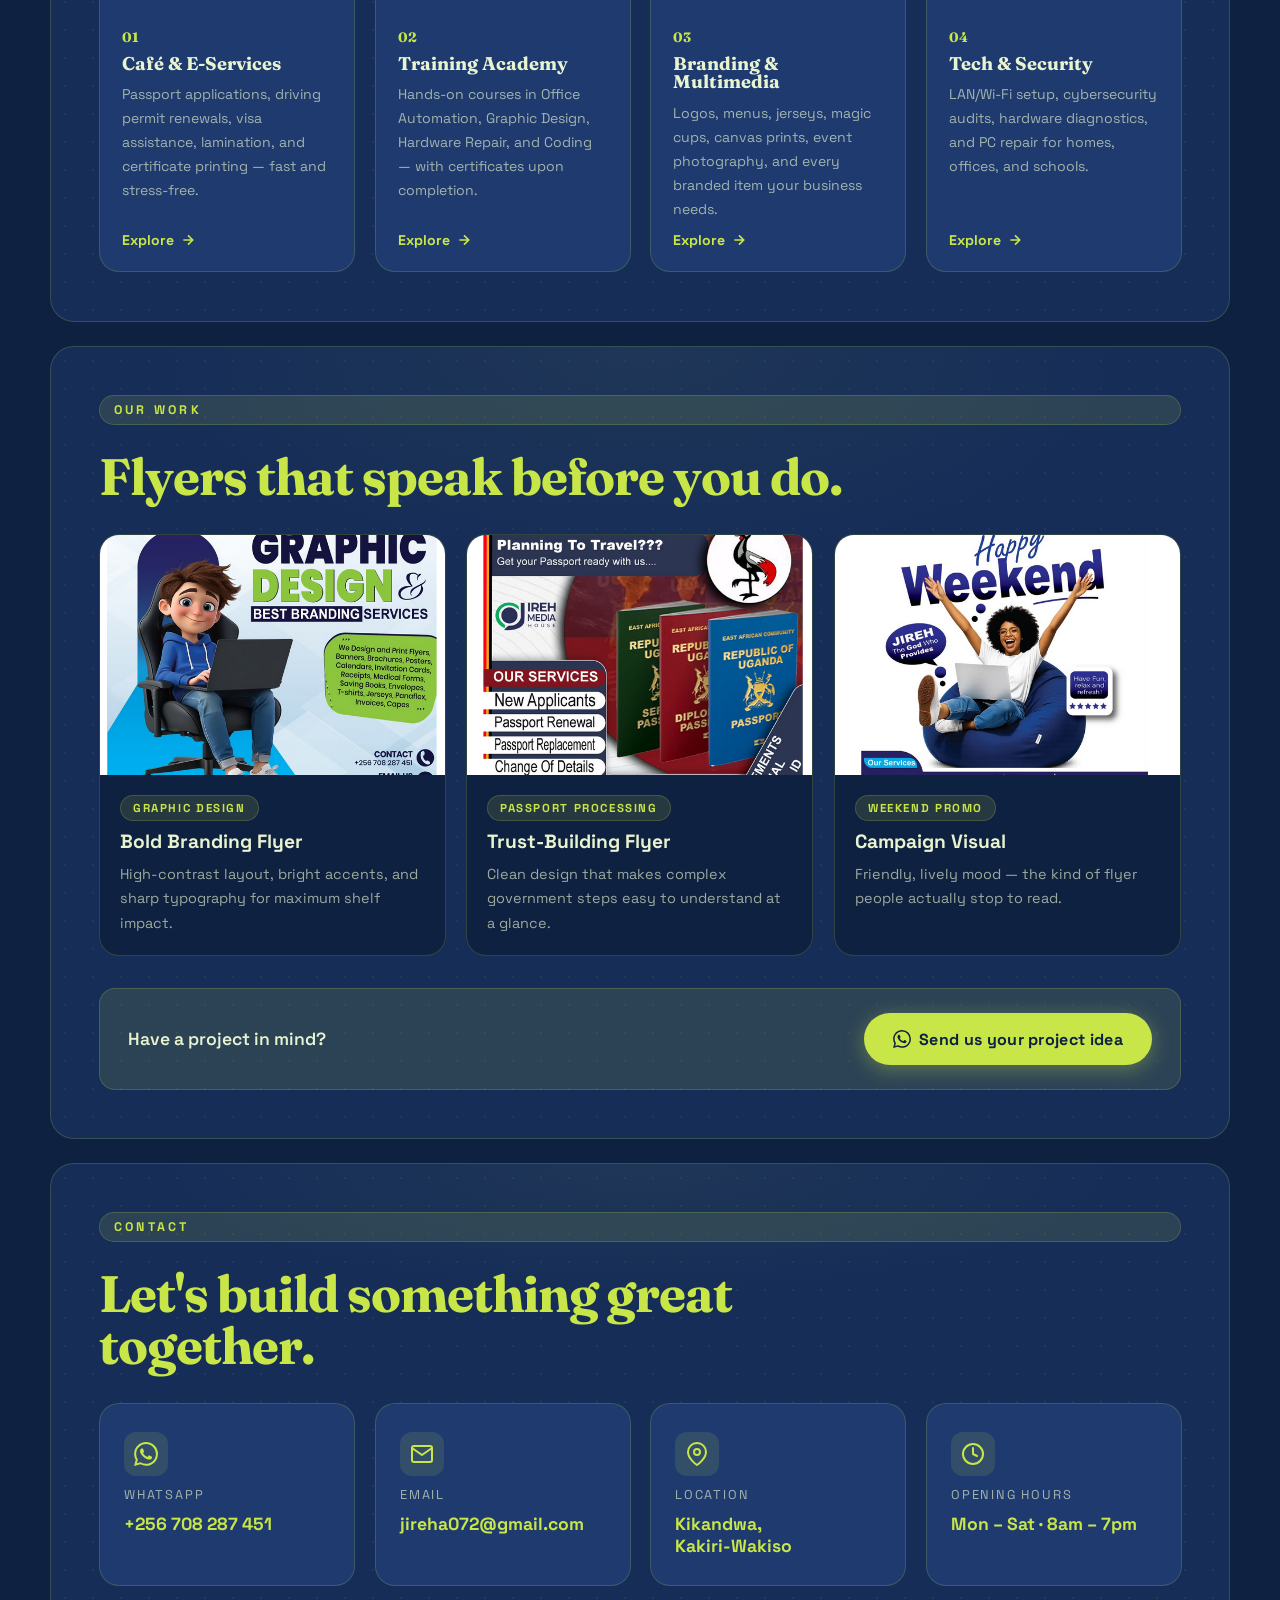
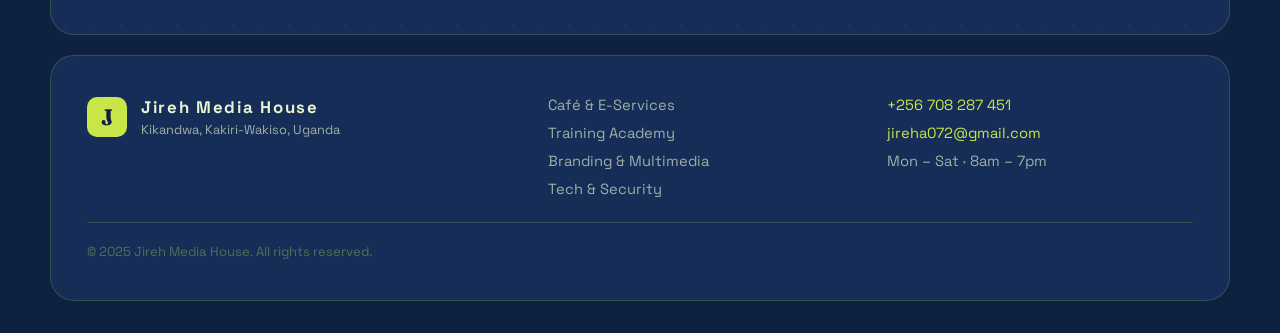
==== commit 3dddc320: "Full 5-page architecture: index, cafe, academy, branding, tech — dropdown nav, course grid, catalog," ====
--- a/index.html
+++ b/index.html
@@ -3,213 +3,301 @@
   <head>
     <meta charset="UTF-8" />
     <meta name="viewport" content="width=device-width, initial-scale=1.0" />
-    <meta
-      name="description"
-      content="Jireh Media House offers graphic design, branding, passport processing, printing, cybersecurity, and networking services."
-    />
+    <meta name="description" content="Jireh Media House — graphic design, branding, printing, passport processing, cybersecurity, networking and coding lessons in Kakiri-Wakiso, Uganda." />
+    <meta property="og:title" content="Jireh Media House" />
+    <meta property="og:description" content="Design. Print. Get Noticed. All services under one roof in Kakiri-Wakiso." />
+    <meta property="og:image" content="images/Screenshot 2026-06-02 202508.png" />
+    <meta property="og:type" content="website" />
+    <meta name="twitter:card" content="summary_large_image" />
     <title>Jireh Media House</title>
+    <link rel="icon" type="image/svg+xml" href="data:image/svg+xml,<svg xmlns='http://www.w3.org/2000/svg' viewBox='0 0 100 100'><rect width='100' height='100' rx='22' fill='%23c8e648'/><text y='.9em' font-size='72' x='50%' dominant-baseline='auto' text-anchor='middle' font-family='Georgia,serif' fill='%230f2140'>J</text></svg>" />
     <link rel="preconnect" href="https://fonts.googleapis.com" />
     <link rel="preconnect" href="https://fonts.gstatic.com" crossorigin />
-    <link
-      href="https://fonts.googleapis.com/css2?family=Space+Grotesk:wght@400;500;700&family=Fraunces:opsz,wght@9..144,600;9..144,700&display=swap"
-      rel="stylesheet"
-    />
+    <link href="https://fonts.googleapis.com/css2?family=Space+Grotesk:wght@400;500;700&family=Fraunces:opsz,wght@9..144,600;9..144,700&display=swap" rel="stylesheet" />
     <link rel="stylesheet" href="styles.css" />
   </head>
   <body>
-    <div class="bg-orb bg-orb--one"></div>
-    <div class="bg-orb bg-orb--two"></div>
+    <div class="orb orb--a"></div>
+    <div class="orb orb--b"></div>
+    <div class="orb orb--c"></div>
 
     <header class="topbar">
-      <a class="brand" href="#home" aria-label="Jireh Media House home">
+      <a class="brand" href="index.html" aria-label="Jireh Media House home">
         <span class="brand-mark">J</span>
-        <span>
-          <strong>JIREH</strong>
-          <small>MEDIA HOUSE</small>
-        </span>
+        <span><strong>JIREH</strong><small>MEDIA HOUSE</small></span>
       </a>
       <nav class="nav">
-        <a href="#services">Services</a>
-        <a href="#portfolio">Reference</a>
-        <a href="#about">About</a>
-        <a href="#contact">Contact</a>
+        <div class="nav-item has-dropdown">
+          <a href="cafe.html">Café &amp; E-Services</a>
+          <div class="dropdown">
+            <a href="cafe.html#passport">Passport Processing</a>
+            <a href="cafe.html#permits">Driving Permits &amp; Visas</a>
+            <a href="cafe.html#printing">Printing &amp; Lamination</a>
+          </div>
+        </div>
+        <div class="nav-item has-dropdown">
+          <a href="academy.html">Training Academy</a>
+          <div class="dropdown">
+            <a href="academy.html#office">Office Automation</a>
+            <a href="academy.html#design">Graphic Design</a>
+            <a href="academy.html#hardware">Hardware &amp; Repair</a>
+            <a href="academy.html#coding">Coding &amp; Web Dev</a>
+          </div>
+        </div>
+        <div class="nav-item has-dropdown">
+          <a href="branding.html">Branding &amp; Multimedia</a>
+          <div class="dropdown">
+            <a href="branding.html#corporate">Corporate Branding</a>
+            <a href="branding.html#apparel">Apparel &amp; Merch</a>
+            <a href="branding.html#photography">Photography &amp; Canvas</a>
+          </div>
+        </div>
+        <div class="nav-item has-dropdown">
+          <a href="tech.html">Tech &amp; Security</a>
+          <div class="dropdown">
+            <a href="tech.html#networking">Networking</a>
+            <a href="tech.html#cyber">Cybersecurity</a>
+            <a href="tech.html#hardware">Hardware Repair</a>
+          </div>
+        </div>
       </nav>
+      <a class="button button--wa" href="https://wa.me/256708287451?text=Hi%2C%20I%20found%20you%20on%20your%20website%20and%20I%27d%20like%20to%20enquire%20about%20your%20services." target="_blank" rel="noopener">
+        <svg width="18" height="18" viewBox="0 0 24 24" fill="currentColor"><path d="M17.472 14.382c-.297-.149-1.758-.867-2.03-.967-.273-.099-.471-.148-.67.15-.197.297-.767.966-.94 1.164-.173.199-.347.223-.644.075-.297-.15-1.255-.463-2.39-1.475-.883-.788-1.48-1.761-1.653-2.059-.173-.297-.018-.458.13-.606.134-.133.298-.347.446-.52.149-.174.198-.298.298-.497.099-.198.05-.371-.025-.52-.075-.149-.669-1.612-.916-2.207-.242-.579-.487-.5-.669-.51-.173-.008-.371-.01-.57-.01-.198 0-.52.074-.792.372-.272.297-1.04 1.016-1.04 2.479 0 1.462 1.065 2.875 1.213 3.074.149.198 2.096 3.2 5.077 4.487.709.306 1.262.489 1.694.625.712.227 1.36.195 1.871.118.571-.085 1.758-.719 2.006-1.413.248-.694.248-1.289.173-1.413-.074-.124-.272-.198-.57-.347m-5.421 7.403h-.004a9.87 9.87 0 01-5.031-1.378l-.361-.214-3.741.982.998-3.648-.235-.374a9.86 9.86 0 01-1.51-5.26c.001-5.45 4.436-9.884 9.888-9.884 2.64 0 5.122 1.03 6.988 2.898a9.825 9.825 0 012.893 6.994c-.003 5.45-4.437 9.884-9.885 9.884m8.413-18.297A11.815 11.815 0 0012.05 0C5.495 0 .16 5.335.157 11.892c0 2.096.547 4.142 1.588 5.945L.057 24l6.305-1.654a11.882 11.882 0 005.683 1.448h.005c6.554 0 11.89-5.335 11.893-11.893a11.821 11.821 0 00-3.48-8.413z"/></svg>
+        WhatsApp
+      </a>
     </header>
 
     <main id="home">
+
+      <!-- HERO -->
       <section class="hero">
-        <div class="hero-copy reveal">
-          <p class="eyebrow">Empowering Stories, Inspiring Change</p>
-          <h1>Creative media, print, and digital services for brands that want to be remembered.</h1>
-          <p class="lead">
-            Jireh Media House helps individuals and businesses with graphic design, branding, passport processing,
-            printing, cybersecurity, and networking solutions built for modern communication.
-          </p>
+        <img src="images/Screenshot 2026-06-02 202508.png" alt="" class="hero__bg" aria-hidden="true" id="heroBg" />
+        <div class="hero__overlay"></div>
+        <div class="hero__body reveal-up">
+          <p class="eyebrow">Empowering Stories · Inspiring Change</p>
+          <h1>Design. Print.<br><span class="hero__accent">Get Noticed.</span></h1>
+          <p class="lead">Your all-in-one creative, tech, and government services hub — graphic design, training academy, passport processing, cybersecurity &amp; more in Kakiri‑Wakiso.</p>
           <div class="hero-actions">
-            <a class="button button--primary" href="#contact">Get in touch</a>
-            <a class="button button--ghost" href="#portfolio">See our work</a>
-          </div>
-          <div class="hero-points">
-            <span>Branding</span>
-            <span>Print & Stationery</span>
-            <span>Cybersecurity</span>
-            <span>Networking</span>
-          </div>
-        </div>
-
-        <aside class="hero-panel reveal">
-          <div class="hero-panel__badge">Featured</div>
-          <img src="images/Screenshot 2026-06-02 202508.png" alt="Jireh Media House featured flyer" class="hero-panel__img" />
-          <div class="hero-panel__content">
-            <p>Fast, dependable help for:</p>
-            <ul>
-              <li>Flyers, posters, and brochures</li>
-              <li>Passport applications and renewals</li>
-              <li>Business cards, invoices, and forms</li>
-              <li>Computer lessons for beginners and office users</li>
-              <li>Wi-Fi setup, office networking, and security basics</li>
-            </ul>
-          </div>
-        </aside>
-      </section>
-
-      <section class="section reveal" id="services">
+            <a class="button button--primary magnetic" href="#services-overview">Explore Services</a>
+            <a class="button button--ghost magnetic" href="branding.html">See Our Work</a>
+          </div>
+        </div>
+        <div class="hero__stats reveal-up" style="--delay:.3s">
+          <div class="hero__stat"><strong>15+</strong><span>Services</span></div>
+          <div class="hero__stat"><strong>4</strong><span>Departments</span></div>
+          <div class="hero__stat"><strong>Fast</strong><span>Turnaround</span></div>
+          <div class="hero__stat"><strong>Local</strong><span>Kakiri‑Wakiso</span></div>
+        </div>
+        <div class="hero__marquee" aria-hidden="true">
+          <div class="hero__marquee-track">
+            <span>Graphic Design</span><span>·</span><span>Passport Processing</span><span>·</span>
+            <span>Training Academy</span><span>·</span><span>Cybersecurity</span><span>·</span>
+            <span>Networking</span><span>·</span><span>Photography</span><span>·</span>
+            <span>Apparel Printing</span><span>·</span><span>Coding Lessons</span><span>·</span>
+            <span>Graphic Design</span><span>·</span><span>Passport Processing</span><span>·</span>
+            <span>Training Academy</span><span>·</span><span>Cybersecurity</span><span>·</span>
+            <span>Networking</span><span>·</span><span>Photography</span><span>·</span>
+            <span>Apparel Printing</span><span>·</span><span>Coding Lessons</span><span>·</span>
+          </div>
+        </div>
+        <div class="hero__scroll" aria-hidden="true"><span></span></div>
+      </section>
+
+      <!-- WHY US -->
+      <section class="why-strip reveal-section">
+        <div class="why-item">
+          <svg width="28" height="28" viewBox="0 0 24 24" fill="none" stroke="currentColor" stroke-width="2" stroke-linecap="round" stroke-linejoin="round"><circle cx="12" cy="12" r="10"/><polyline points="12 6 12 12 16 14"/></svg>
+          <strong>Fast Turnaround</strong><span>Same-day service available</span>
+        </div>
+        <div class="why-item">
+          <svg width="28" height="28" viewBox="0 0 24 24" fill="none" stroke="currentColor" stroke-width="2" stroke-linecap="round" stroke-linejoin="round"><path d="M21 10c0 7-9 13-9 13s-9-6-9-13a9 9 0 0118 0z"/><circle cx="12" cy="10" r="3"/></svg>
+          <strong>Locally Based</strong><span>Kakiri-Wakiso, Uganda</span>
+        </div>
+        <div class="why-item">
+          <svg width="28" height="28" viewBox="0 0 24 24" fill="none" stroke="currentColor" stroke-width="2" stroke-linecap="round" stroke-linejoin="round"><line x1="12" y1="1" x2="12" y2="23"/><path d="M17 5H9.5a3.5 3.5 0 000 7h5a3.5 3.5 0 010 7H6"/></svg>
+          <strong>Affordable Pricing</strong><span>Fair rates for every budget</span>
+        </div>
+        <div class="why-item">
+          <svg width="28" height="28" viewBox="0 0 24 24" fill="none" stroke="currentColor" stroke-width="2" stroke-linecap="round" stroke-linejoin="round"><polyline points="20 6 9 17 4 12"/></svg>
+          <strong>Quality Output</strong><span>Crisp, professional results</span>
+        </div>
+      </section>
+
+      <!-- SERVICES OVERVIEW -->
+      <section class="section reveal-section" id="services-overview">
         <div class="section-heading">
-          <p class="eyebrow">Services</p>
-          <h2>Everything the flyers suggest, plus the tech support your business needs.</h2>
-        </div>
-        <div class="services-grid">
-          <article class="card service-card">
-            <span class="card-icon">01</span>
-            <h3>Graphic Design & Branding</h3>
-            <p>Logos, social media posters, campaign visuals, menus, invitations, and branded layouts.</p>
-          </article>
-          <article class="card service-card">
-            <span class="card-icon">02</span>
-            <h3>Printing & Stationery</h3>
-            <p>Flyers, banners, brochures, booklets, forms, books, envelopes, cards, and custom stationery.</p>
-          </article>
-          <article class="card service-card">
-            <span class="card-icon">03</span>
-            <h3>Passport Processing</h3>
-            <p>Guidance for new applications, renewals, replacements, and change-of-details requests.</p>
-          </article>
-          <article class="card service-card">
-            <span class="card-icon">04</span>
-            <h3>Cybersecurity</h3>
-            <p>Security awareness, basic endpoint hardening, account protection, and small-business safety advice.</p>
-          </article>
-          <article class="card service-card">
-            <span class="card-icon">05</span>
-            <h3>Networking Services</h3>
-            <p>Router setup, LAN/Wi-Fi configuration, office connectivity, device support, and troubleshooting.</p>
-          </article>
-          <article class="card service-card">
-            <span class="card-icon">06</span>
-            <h3>Media Support</h3>
-            <p>Promotional content, announcements, event graphics, and consistent visual communication.</p>
-          </article>
-          <article class="card service-card">
-            <span class="card-icon">07</span>
-            <h3>Computer Lessons</h3>
-            <p>Practical training in computer basics, typing, file handling, internet use, and office productivity tools.</p>
-          </article>
-        </div>
-      </section>
-
-      <section class="section reveal" id="portfolio">
+          <p class="eyebrow">What We Do</p>
+          <h2>Four departments. One destination.</h2>
+        </div>
+        <div class="dept-grid">
+
+          <a href="cafe.html" class="dept-card card reveal-section" style="--delay:.0s">
+            <div class="dept-card__img-wrap">
+              <img src="https://images.unsplash.com/photo-1544620347-c4fd4a3d5957?w=700&q=80" alt="Café & E-Services" class="dept-card__img" loading="lazy" />
+              <div class="dept-card__shine"></div>
+            </div>
+            <div class="dept-card__body">
+              <span class="dept-num">01</span>
+              <h3>Café &amp; E-Services</h3>
+              <p>Passport applications, driving permit renewals, visa assistance, lamination, and certificate printing — fast and stress-free.</p>
+              <span class="dept-link">Explore <svg width="16" height="16" viewBox="0 0 24 24" fill="none" stroke="currentColor" stroke-width="2.5"><path d="M5 12h14M12 5l7 7-7 7"/></svg></span>
+            </div>
+          </a>
+
+          <a href="academy.html" class="dept-card card reveal-section" style="--delay:.1s">
+            <div class="dept-card__img-wrap">
+              <img src="https://images.unsplash.com/photo-1461749280684-dccba630e2f6?w=700&q=80" alt="Training Academy" class="dept-card__img" loading="lazy" />
+              <div class="dept-card__shine"></div>
+            </div>
+            <div class="dept-card__body">
+              <span class="dept-num">02</span>
+              <h3>Training Academy</h3>
+              <p>Hands-on courses in Office Automation, Graphic Design, Hardware Repair, and Coding — with certificates upon completion.</p>
+              <span class="dept-link">Explore <svg width="16" height="16" viewBox="0 0 24 24" fill="none" stroke="currentColor" stroke-width="2.5"><path d="M5 12h14M12 5l7 7-7 7"/></svg></span>
+            </div>
+          </a>
+
+          <a href="branding.html" class="dept-card card reveal-section" style="--delay:.2s">
+            <div class="dept-card__img-wrap">
+              <img src="https://images.unsplash.com/photo-1561070791-2526d30994b5?w=700&q=80" alt="Branding & Multimedia" class="dept-card__img" loading="lazy" />
+              <div class="dept-card__shine"></div>
+            </div>
+            <div class="dept-card__body">
+              <span class="dept-num">03</span>
+              <h3>Branding &amp; Multimedia</h3>
+              <p>Logos, menus, jerseys, magic cups, canvas prints, event photography, and every branded item your business needs.</p>
+              <span class="dept-link">Explore <svg width="16" height="16" viewBox="0 0 24 24" fill="none" stroke="currentColor" stroke-width="2.5"><path d="M5 12h14M12 5l7 7-7 7"/></svg></span>
+            </div>
+          </a>
+
+          <a href="tech.html" class="dept-card card reveal-section" style="--delay:.3s">
+            <div class="dept-card__img-wrap">
+              <img src="https://images.unsplash.com/photo-1558494949-ef010cbdcc31?w=700&q=80" alt="Tech & Security" class="dept-card__img" loading="lazy" />
+              <div class="dept-card__shine"></div>
+            </div>
+            <div class="dept-card__body">
+              <span class="dept-num">04</span>
+              <h3>Tech &amp; Security</h3>
+              <p>LAN/Wi-Fi setup, cybersecurity audits, hardware diagnostics, and PC repair for homes, offices, and schools.</p>
+              <span class="dept-link">Explore <svg width="16" height="16" viewBox="0 0 24 24" fill="none" stroke="currentColor" stroke-width="2.5"><path d="M5 12h14M12 5l7 7-7 7"/></svg></span>
+            </div>
+          </a>
+
+        </div>
+      </section>
+
+      <!-- PORTFOLIO PREVIEW -->
+      <section class="section reveal-section" id="portfolio">
         <div class="section-heading">
-          <p class="eyebrow">Reference</p>
-          <h2>Visual style inspired by the supplied flyers.</h2>
+          <p class="eyebrow">Our Work</p>
+          <h2>Flyers that speak before you do.</h2>
         </div>
         <div class="portfolio-grid">
           <article class="portfolio-card card">
-            <img src="images/Screenshot 2026-06-02 202424.png" alt="Graphic design flyer sample" class="portfolio-card__img" />
+            <div class="portfolio-card__img-wrap">
+              <img src="images/Screenshot 2026-06-02 202424.png" alt="Graphic design flyer" class="portfolio-card__img" />
+              <div class="portfolio-card__shine"></div>
+            </div>
             <div class="portfolio-card__info">
-              <span class="portfolio-card__tag">Flyer style</span>
-              <strong>Graphic Design</strong>
-              <p>Bold branding, bright accents, and high-contrast layouts for promotional pieces.</p>
+              <span class="portfolio-card__tag">Graphic Design</span>
+              <strong>Bold Branding Flyer</strong>
+              <p>High-contrast layout, bright accents, and sharp typography for maximum shelf impact.</p>
             </div>
           </article>
           <article class="portfolio-card card">
-            <img src="images/Screenshot 2026-06-02 202437.png" alt="Passport processing flyer sample" class="portfolio-card__img" />
+            <div class="portfolio-card__img-wrap">
+              <img src="images/Screenshot 2026-06-02 202437.png" alt="Passport flyer" class="portfolio-card__img" />
+              <div class="portfolio-card__shine"></div>
+            </div>
             <div class="portfolio-card__info">
-              <span class="portfolio-card__tag">Flyer style</span>
-              <strong>Passport Processing</strong>
-              <p>Clear, trust-building communication that makes important steps easy to follow.</p>
+              <span class="portfolio-card__tag">Passport Processing</span>
+              <strong>Trust-Building Flyer</strong>
+              <p>Clean design that makes complex government steps easy to understand at a glance.</p>
             </div>
           </article>
           <article class="portfolio-card card">
-            <img src="images/Screenshot 2026-06-02 202508.png" alt="Weekend promo flyer sample" class="portfolio-card__img" />
+            <div class="portfolio-card__img-wrap">
+              <img src="images/Screenshot 2026-06-02 202508.png" alt="Weekend promo flyer" class="portfolio-card__img" />
+              <div class="portfolio-card__shine"></div>
+            </div>
             <div class="portfolio-card__info">
-              <span class="portfolio-card__tag">Flyer style</span>
-              <strong>Weekend Promo</strong>
-              <p>Friendly campaign visuals with a lively, welcoming mood for broad audience appeal.</p>
+              <span class="portfolio-card__tag">Weekend Promo</span>
+              <strong>Campaign Visual</strong>
+              <p>Friendly, lively mood — the kind of flyer people actually stop to read.</p>
             </div>
           </article>
         </div>
-      </section>
-
-      <section class="section about-section reveal" id="about">
-        <div class="section-heading">
-          <p class="eyebrow">About</p>
-          <h2>A practical creative studio with a service-first mindset.</h2>
-        </div>
-        <div class="about-grid">
-          <div class="card about-copy">
-            <p>
-              Jireh Media House is built for clients who need results quickly and clearly. Whether you want a flyer,
-              a passport update, or reliable network support, the goal is simple: make the process easier and the output stronger.
-            </p>
-            <p>
-              The site design uses the same bold energy as the reference flyers, while presenting the services in a clean
-              and modern layout that works on desktop and mobile.
-            </p>
-          </div>
-          <div class="card stats-card">
-            <div>
-              <strong>3</strong>
-              <span>core flyer-inspired service areas</span>
-            </div>
-            <div>
-              <strong>2</strong>
-              <span>new additions: cybersecurity and networking</span>
-            </div>
-            <div>
-              <strong>1</strong>
-              <span>clear brand that brings it all together</span>
-            </div>
-          </div>
-        </div>
-      </section>
-
-      <section class="section contact-section reveal" id="contact">
+        <div class="portfolio-cta">
+          <p>Have a project in mind?</p>
+          <a class="button button--primary" href="https://wa.me/256708287451?text=Hi%2C%20I%27d%20like%20to%20discuss%20a%20design%20project." target="_blank" rel="noopener">
+            <svg width="18" height="18" viewBox="0 0 24 24" fill="currentColor" style="margin-right:8px"><path d="M17.472 14.382c-.297-.149-1.758-.867-2.03-.967-.273-.099-.471-.148-.67.15-.197.297-.767.966-.94 1.164-.173.199-.347.223-.644.075-.297-.15-1.255-.463-2.39-1.475-.883-.788-1.48-1.761-1.653-2.059-.173-.297-.018-.458.13-.606.134-.133.298-.347.446-.52.149-.174.198-.298.298-.497.099-.198.05-.371-.025-.52-.075-.149-.669-1.612-.916-2.207-.242-.579-.487-.5-.669-.51-.173-.008-.371-.01-.57-.01-.198 0-.52.074-.792.372-.272.297-1.04 1.016-1.04 2.479 0 1.462 1.065 2.875 1.213 3.074.149.198 2.096 3.2 5.077 4.487.709.306 1.262.489 1.694.625.712.227 1.36.195 1.871.118.571-.085 1.758-.719 2.006-1.413.248-.694.248-1.289.173-1.413-.074-.124-.272-.198-.57-.347m-5.421 7.403h-.004a9.87 9.87 0 01-5.031-1.378l-.361-.214-3.741.982.998-3.648-.235-.374a9.86 9.86 0 01-1.51-5.26c.001-5.45 4.436-9.884 9.888-9.884 2.64 0 5.122 1.03 6.988 2.898a9.825 9.825 0 012.893 6.994c-.003 5.45-4.437 9.884-9.885 9.884m8.413-18.297A11.815 11.815 0 0012.05 0C5.495 0 .16 5.335.157 11.892c0 2.096.547 4.142 1.588 5.945L.057 24l6.305-1.654a11.882 11.882 0 005.683 1.448h.005c6.554 0 11.89-5.335 11.893-11.893a11.821 11.821 0 00-3.48-8.413z"/></svg>
+            Send us your project idea
+          </a>
+        </div>
+      </section>
+
+      <!-- CONTACT -->
+      <section class="section contact-section reveal-section" id="contact">
         <div class="section-heading">
           <p class="eyebrow">Contact</p>
-          <h2>Let’s build your next flyer, fix your network, or get the paperwork moving.</h2>
+          <h2>Let's build something great together.</h2>
         </div>
         <div class="contact-grid">
-          <a class="contact-card card" href="tel:+256708287451">
-            <span>Call / WhatsApp</span>
+          <a class="contact-card card" href="https://wa.me/256708287451?text=Hi%2C%20I%20found%20you%20on%20your%20website%20and%20I%27d%20like%20to%20enquire%20about%20your%20services." target="_blank" rel="noopener">
+            <span class="contact-card__icon">
+              <svg width="24" height="24" viewBox="0 0 24 24" fill="currentColor"><path d="M17.472 14.382c-.297-.149-1.758-.867-2.03-.967-.273-.099-.471-.148-.67.15-.197.297-.767.966-.94 1.164-.173.199-.347.223-.644.075-.297-.15-1.255-.463-2.39-1.475-.883-.788-1.48-1.761-1.653-2.059-.173-.297-.018-.458.13-.606.134-.133.298-.347.446-.52.149-.174.198-.298.298-.497.099-.198.05-.371-.025-.52-.075-.149-.669-1.612-.916-2.207-.242-.579-.487-.5-.669-.51-.173-.008-.371-.01-.57-.01-.198 0-.52.074-.792.372-.272.297-1.04 1.016-1.04 2.479 0 1.462 1.065 2.875 1.213 3.074.149.198 2.096 3.2 5.077 4.487.709.306 1.262.489 1.694.625.712.227 1.36.195 1.871.118.571-.085 1.758-.719 2.006-1.413.248-.694.248-1.289.173-1.413-.074-.124-.272-.198-.57-.347m-5.421 7.403h-.004a9.87 9.87 0 01-5.031-1.378l-.361-.214-3.741.982.998-3.648-.235-.374a9.86 9.86 0 01-1.51-5.26c.001-5.45 4.436-9.884 9.888-9.884 2.64 0 5.122 1.03 6.988 2.898a9.825 9.825 0 012.893 6.994c-.003 5.45-4.437 9.884-9.885 9.884m8.413-18.297A11.815 11.815 0 0012.05 0C5.495 0 .16 5.335.157 11.892c0 2.096.547 4.142 1.588 5.945L.057 24l6.305-1.654a11.882 11.882 0 005.683 1.448h.005c6.554 0 11.89-5.335 11.893-11.893a11.821 11.821 0 00-3.48-8.413z"/></svg>
+            </span>
+            <span class="contact-card__label">WhatsApp</span>
             <strong>+256 708 287 451</strong>
           </a>
           <a class="contact-card card" href="mailto:jireha072@gmail.com">
-            <span>Email</span>
+            <span class="contact-card__icon">
+              <svg width="24" height="24" viewBox="0 0 24 24" fill="none" stroke="currentColor" stroke-width="2" stroke-linecap="round" stroke-linejoin="round"><path d="M4 4h16c1.1 0 2 .9 2 2v12c0 1.1-.9 2-2 2H4c-1.1 0-2-.9-2-2V6c0-1.1.9-2 2-2z"/><polyline points="22,6 12,13 2,6"/></svg>
+            </span>
+            <span class="contact-card__label">Email</span>
             <strong>jireha072@gmail.com</strong>
           </a>
           <div class="contact-card card">
-            <span>Location</span>
-            <strong>Kikandwa, Kakiri-Wakiso</strong>
-          </div>
-        </div>
-      </section>
+            <span class="contact-card__icon">
+              <svg width="24" height="24" viewBox="0 0 24 24" fill="none" stroke="currentColor" stroke-width="2" stroke-linecap="round" stroke-linejoin="round"><path d="M21 10c0 7-9 13-9 13s-9-6-9-13a9 9 0 0118 0z"/><circle cx="12" cy="10" r="3"/></svg>
+            </span>
+            <span class="contact-card__label">Location</span>
+            <strong>Kikandwa, Kakiri‑Wakiso</strong>
+          </div>
+          <div class="contact-card card">
+            <span class="contact-card__icon">
+              <svg width="24" height="24" viewBox="0 0 24 24" fill="none" stroke="currentColor" stroke-width="2" stroke-linecap="round" stroke-linejoin="round"><circle cx="12" cy="12" r="10"/><polyline points="12 6 12 12 16 14"/></svg>
+            </span>
+            <span class="contact-card__label">Opening Hours</span>
+            <strong>Mon – Sat · 8am – 7pm</strong>
+          </div>
+        </div>
+      </section>
+
     </main>
 
     <footer class="footer">
-      <p>Jireh Media House</p>
-      <p>Graphic Design, Printing, Passport Processing, Cybersecurity, and Networking Services.</p>
+      <div class="footer__brand">
+        <span class="brand-mark" style="width:40px;height:40px;font-size:1.4rem;border-radius:10px">J</span>
+        <div><strong>Jireh Media House</strong><small>Kikandwa, Kakiri‑Wakiso, Uganda</small></div>
+      </div>
+      <nav class="footer__links">
+        <a href="cafe.html">Café &amp; E-Services</a>
+        <a href="academy.html">Training Academy</a>
+        <a href="branding.html">Branding &amp; Multimedia</a>
+        <a href="tech.html">Tech &amp; Security</a>
+      </nav>
+      <div class="footer__contact">
+        <a href="https://wa.me/256708287451" target="_blank" rel="noopener">+256 708 287 451</a>
+        <a href="mailto:jireha072@gmail.com">jireha072@gmail.com</a>
+        <span>Mon – Sat · 8am – 7pm</span>
+      </div>
+      <p class="footer__copy">© 2025 Jireh Media House. All rights reserved.</p>
     </footer>
 
+    <a class="wa-float" href="https://wa.me/256708287451?text=Hi%2C%20I%20found%20you%20on%20your%20website%20and%20I%27d%20like%20to%20enquire%20about%20your%20services." target="_blank" rel="noopener" aria-label="Chat on WhatsApp">
+      <svg width="28" height="28" viewBox="0 0 24 24" fill="currentColor"><path d="M17.472 14.382c-.297-.149-1.758-.867-2.03-.967-.273-.099-.471-.148-.67.15-.197.297-.767.966-.94 1.164-.173.199-.347.223-.644.075-.297-.15-1.255-.463-2.39-1.475-.883-.788-1.48-1.761-1.653-2.059-.173-.297-.018-.458.13-.606.134-.133.298-.347.446-.52.149-.174.198-.298.298-.497.099-.198.05-.371-.025-.52-.075-.149-.669-1.612-.916-2.207-.242-.579-.487-.5-.669-.51-.173-.008-.371-.01-.57-.01-.198 0-.52.074-.792.372-.272.297-1.04 1.016-1.04 2.479 0 1.462 1.065 2.875 1.213 3.074.149.198 2.096 3.2 5.077 4.487.709.306 1.262.489 1.694.625.712.227 1.36.195 1.871.118.571-.085 1.758-.719 2.006-1.413.248-.694.248-1.289.173-1.413-.074-.124-.272-.198-.57-.347m-5.421 7.403h-.004a9.87 9.87 0 01-5.031-1.378l-.361-.214-3.741.982.998-3.648-.235-.374a9.86 9.86 0 01-1.51-5.26c.001-5.45 4.436-9.884 9.888-9.884 2.64 0 5.122 1.03 6.988 2.898a9.825 9.825 0 012.893 6.994c-.003 5.45-4.437 9.884-9.885 9.884m8.413-18.297A11.815 11.815 0 0012.05 0C5.495 0 .16 5.335.157 11.892c0 2.096.547 4.142 1.588 5.945L.057 24l6.305-1.654a11.882 11.882 0 005.683 1.448h.005c6.554 0 11.89-5.335 11.893-11.893a11.821 11.821 0 00-3.48-8.413z"/></svg>
+    </a>
     <script src="script.js"></script>
   </body>
 </html>
--- a/styles.css
+++ b/styles.css
@@ -1,704 +1,1172 @@
 :root {
-  --bg: #f3f5f7;
-  --bg-soft: #e7ebef;
-  --panel: rgba(255, 255, 255, 0.86);
-  --panel-strong: #ffffff;
-  --text: #152332;
-  --muted: #5d6a78;
-  --navy: #0f2140;
-  --blue: #1a3a6b;
-  --green: #c8e648;
-  --gold: #c8e648;
-  --line: rgba(15, 33, 64, 0.09);
-  --shadow: 0 22px 54px rgba(19, 31, 43, 0.11);
-}
-
-* {
-  box-sizing: border-box;
-}
-
-html {
-  scroll-behavior: smooth;
-}
+  --navy:       #0f2140;
+  --navy-mid:   #162d58;
+  --navy-light: #1e3a6e;
+  --green:      #c8e648;
+  --green-dim:  rgba(200,230,72,.12);
+  --green-glow: rgba(200,230,72,.35);
+  --text:       #e8f4d0;
+  --text-dim:   rgba(232,244,208,.65);
+  --line:       rgba(200,230,72,.18);
+}
+
+*, *::before, *::after { box-sizing: border-box; margin: 0; padding: 0; }
+html { scroll-behavior: smooth; }
 
 body {
-  margin: 0;
+  font-family: "Space Grotesk", sans-serif;
+  background: var(--navy);
+  color: var(--text);
   min-height: 100vh;
-  font-family: "Space Grotesk", sans-serif;
-  color: var(--text);
-  background: #f8fafb;
-}
-
-a {
-  color: inherit;
-  text-decoration: none;
-  transition: color 200ms ease;
-}
-
-img {
-  display: block;
-  max-width: 100%;
-}
-
-.bg-orb {
-  display: none;
-}
-
-.bg-orb--one {
-  display: none;
-}
-
-.bg-orb--two {
-  display: none;
-}
-
-.topbar,
-main,
-.footer {
-  position: relative;
-  z-index: 1;
-}
+  overflow-x: hidden;
+}
+
+a { color: inherit; text-decoration: none; }
+img { display: block; max-width: 100%; }
+
+/* ─── AMBIENT ORBS ─────────────────────────────────── */
+.orb {
+  position: fixed;
+  border-radius: 50%;
+  filter: blur(90px);
+  pointer-events: none;
+  z-index: 0;
+  animation: drift 18s ease-in-out infinite alternate;
+}
+.orb--a { width: 560px; height: 560px; background: rgba(200,230,72,.07); top: -120px; left: -160px; animation-duration: 20s; }
+.orb--b { width: 420px; height: 420px; background: rgba(30,58,110,.6);   bottom: 10%; right: -100px; animation-duration: 25s; animation-delay: -8s; }
+.orb--c { width: 300px; height: 300px; background: rgba(200,230,72,.05); top: 50%;   left: 40%;  animation-duration: 15s; animation-delay: -4s; }
+
+@keyframes drift {
+  from { transform: translate(0,0) scale(1); }
+  to   { transform: translate(40px,60px) scale(1.08); }
+}
+
+/* ─── TOPBAR ────────────────────────────────────────── */
+.topbar, main, .footer { position: relative; z-index: 1; }
 
 .topbar {
   width: min(1180px, calc(100% - 32px));
-  margin: 24px auto 0;
-  padding: 18px 22px;
+  margin: 20px auto 0;
+  padding: 14px 22px;
   display: flex;
   align-items: center;
   justify-content: space-between;
   gap: 20px;
   border: 1px solid var(--line);
   border-radius: 22px;
-  background: #ffffff;
-  box-shadow: none;
-}
-
-.brand {
-  display: inline-flex;
-  align-items: center;
-  gap: 14px;
-}
-
-.brand strong,
-.brand small {
-  display: block;
-  line-height: 1;
-}
-
-.brand strong {
-  letter-spacing: 0.18em;
-  font-size: 1.1rem;
-}
-
-.brand small {
-  color: var(--gold);
-  font-size: 0.82rem;
-  letter-spacing: 0.22em;
-}
+  background: rgba(22,45,88,.82);
+  backdrop-filter: blur(16px);
+  box-shadow: 0 4px 32px rgba(0,0,0,.3);
+  transition: box-shadow 300ms ease;
+}
+.topbar:hover { box-shadow: 0 8px 40px rgba(200,230,72,.08); }
+
+.brand { display: inline-flex; align-items: center; gap: 14px; }
+.brand strong, .brand small { display: block; line-height: 1; }
+.brand strong { letter-spacing: .18em; font-size: 1.05rem; color: var(--text); }
+.brand small  { color: var(--green); font-size: .78rem; letter-spacing: .22em; }
 
 .brand-mark {
-  width: 52px;
-  height: 52px;
-  display: grid;
-  place-items: center;
-  border-radius: 16px;
-  background: var(--navy);
-  color: #fff;
+  width: 48px; height: 48px;
+  display: grid; place-items: center;
+  border-radius: 14px;
+  background: var(--green);
+  color: var(--navy);
   font-family: "Fraunces", serif;
-  font-size: 1.8rem;
-  box-shadow: none;
-}
-
-.nav {
-  display: flex;
-  flex-wrap: wrap;
-  align-items: center;
-  justify-content: flex-end;
-  gap: 18px;
-  color: var(--muted);
-}
-
-.nav a {
-  position: relative;
-  font-weight: 500;
-  transition: color 200ms ease;
-}
-
-.nav a:hover {
-  color: var(--gold);
-}
-
+  font-size: 1.7rem; font-weight: 700;
+  box-shadow: 0 0 0 0 var(--green-glow);
+  animation: pulse-brand 3s ease-in-out infinite;
+}
+@keyframes pulse-brand {
+  0%,100% { box-shadow: 0 0 0 0 var(--green-glow); }
+  50%      { box-shadow: 0 0 0 10px transparent; }
+}
+
+.nav { display: flex; flex-wrap: wrap; align-items: center; justify-content: flex-end; gap: 20px; color: var(--text-dim); }
+.nav a { position: relative; font-weight: 500; font-size: .95rem; transition: color 200ms; }
+.nav a:hover { color: var(--green); }
 .nav a::after {
   content: "";
-  position: absolute;
-  left: 0;
-  bottom: -7px;
-  width: 100%;
-  height: 2px;
-  border-radius: 999px;
-  background: var(--gold);
-  transform: scaleX(0);
-  transform-origin: left;
-  transition: transform 240ms ease;
-}
-
-.nav a:hover::after {
-  transform: scaleX(1);
-}
-
+  position: absolute; left: 0; bottom: -6px;
+  width: 100%; height: 2px; border-radius: 999px;
+  background: var(--green);
+  transform: scaleX(0); transform-origin: left;
+  transition: transform 240ms cubic-bezier(.34,1.56,.64,1);
+}
+.nav a:hover::after { transform: scaleX(1); }
+
+/* ─── MAIN ──────────────────────────────────────────── */
 main {
   width: min(1180px, calc(100% - 32px));
   margin: 24px auto 0;
 }
 
+/* ─── HERO ──────────────────────────────────────────── */
 .hero {
-  display: grid;
-  grid-template-columns: 1.4fr 0.9fr;
-  gap: 28px;
-  align-items: stretch;
-  min-height: 680px;
-}
-
-.hero-copy,
-.hero-panel,
-.card {
-  border: 1px solid var(--line);
-  border-radius: 20px;
-  background: #ffffff;
-  box-shadow: none;
-}
-
-.hero-copy {
-  padding: 56px;
+  position: relative;
+  min-height: 94vh;
+  border-radius: 28px;
+  overflow: hidden;
   display: flex;
   flex-direction: column;
   justify-content: center;
-  overflow: hidden;
-  background: #ffffff;
+  isolation: isolate;
+}
+
+.hero__bg {
+  position: absolute; inset: 0;
+  width: 100%; height: 110%;
+  object-fit: cover; object-position: center top;
+  border-radius: inherit;
+  filter: saturate(1.15) brightness(.9);
+  will-change: transform;
+  transition: transform .1s linear;
+}
+
+.hero__overlay {
+  position: absolute; inset: 0;
+  background: linear-gradient(
+    155deg,
+    rgba(15,33,64,.95) 0%,
+    rgba(15,33,64,.80) 45%,
+    rgba(15,33,64,.55) 100%
+  );
+  border-radius: inherit;
+}
+
+/* green shimmer line */
+.hero::after {
+  content: "";
+  position: absolute; inset: 0;
+  background: linear-gradient(115deg, transparent 40%, rgba(200,230,72,.06) 55%, transparent 70%);
+  background-size: 200% 200%;
+  animation: shimmer 6s ease-in-out infinite;
+  pointer-events: none; z-index: 1; border-radius: inherit;
+}
+@keyframes shimmer {
+  0%   { background-position: 200% 0; }
+  100% { background-position: -200% 0; }
+}
+
+.hero__body {
+  position: relative; z-index: 2;
+  max-width: 800px;
+  padding: 88px 72px 36px;
 }
 
 .eyebrow {
-  margin: 0 0 14px;
-  color: var(--gold);
+  display: inline-block;
+  margin-bottom: 16px;
+  color: var(--green);
   text-transform: uppercase;
-  letter-spacing: 0.26em;
-  font-size: 0.8rem;
+  letter-spacing: .26em;
+  font-size: .78rem;
   font-weight: 700;
-}
-
-h1,
-h2,
-h3,
-.section-heading strong {
-  margin: 0;
-  font-family: "Fraunces", serif;
-  line-height: 1.02;
-}
+  border: 1px solid var(--line);
+  padding: 6px 14px;
+  border-radius: 999px;
+  background: var(--green-dim);
+}
+
+h1, h2, h3 { font-family: "Fraunces", serif; line-height: 1; }
 
 h1 {
-  max-width: 12ch;
-  font-size: clamp(3rem, 6vw, 5.8rem);
-  letter-spacing: -0.04em;
-  color: var(--navy);
+  font-size: clamp(3.4rem, 7.5vw, 7rem);
+  letter-spacing: -.04em;
+  color: #fff;
+  margin: 0 0 20px;
+}
+
+.hero__accent {
+  display: block;
+  color: var(--green);
+  text-shadow: 0 0 60px rgba(200,230,72,.4);
 }
 
 .lead {
-  max-width: 62ch;
-  margin: 22px 0 0;
-  color: var(--muted);
+  max-width: 58ch;
+  color: var(--text-dim);
   font-size: 1.05rem;
   line-height: 1.8;
-}
-
-.hero-actions {
-  display: flex;
-  flex-wrap: wrap;
-  gap: 14px;
-  margin-top: 30px;
-}
+  margin-bottom: 32px;
+}
+
+.hero-actions { display: flex; flex-wrap: wrap; gap: 14px; }
 
 .button {
-  display: inline-flex;
-  align-items: center;
-  justify-content: center;
-  min-height: 52px;
-  padding: 0 20px;
-  border-radius: 999px;
-  border: 1px solid transparent;
-  font-weight: 700;
-  letter-spacing: 0.02em;
-  transition: transform 220ms cubic-bezier(0.34, 1.56, 0.64, 1), box-shadow 220ms ease, background 220ms ease, color 220ms ease;
+  display: inline-flex; align-items: center; justify-content: center;
+  min-height: 52px; padding: 0 28px;
+  border-radius: 999px; border: 1px solid transparent;
+  font-weight: 700; font-size: 1rem; letter-spacing: .02em;
   cursor: pointer;
-}
-
-.button:hover {
-  transform: translateY(-3px);
-}
-
-.button:active {
-  transform: translateY(-1px);
-}
+  transition: transform 300ms cubic-bezier(.34,1.56,.64,1),
+              box-shadow 300ms ease, background 300ms ease;
+}
+.button:hover  { transform: translateY(-4px) scale(1.03); }
+.button:active { transform: translateY(-1px) scale(1); }
 
 .button--primary {
-  color: #fff;
-  background: var(--navy);
-  box-shadow: 0 4px 12px rgba(15, 33, 64, 0.2);
-}
-
-.button--primary:hover {
-  box-shadow: 0 10px 24px rgba(15, 33, 64, 0.32);
-  background: #0a1830;
-}
-
-.button--primary:active {
-  box-shadow: 0 2px 6px rgba(15, 33, 64, 0.14);
-}
+  background: var(--green); color: var(--navy);
+  box-shadow: 0 4px 20px rgba(200,230,72,.35);
+}
+.button--primary:hover { background: #d8f050; box-shadow: 0 12px 32px rgba(200,230,72,.5); }
 
 .button--ghost {
-  background: #f3f5f7;
+  background: transparent;
   border-color: var(--line);
-  transition: background 220ms ease, border-color 220ms ease;
-}
-
-.button--ghost:hover {
-  background: #e7ebef;
-  border-color: var(--muted);
-}
-
-.hero-points {
-  display: flex;
-  flex-wrap: wrap;
-  gap: 10px;
-  margin-top: 32px;
-}
-
-.hero-points span {
-  padding: 10px 14px;
-  border-radius: 999px;
-  background: #f3f5f7;
+  color: var(--green);
+}
+.button--ghost:hover { background: var(--green-dim); border-color: var(--green); }
+
+/* stats bar */
+.hero__stats {
+  position: relative; z-index: 2;
+  display: flex; gap: 0;
+  padding: 0 72px 28px;
+  margin-top: 28px;
+}
+.hero__stat {
+  display: flex; flex-direction: column; gap: 3px;
+  padding: 18px 36px;
+  border-left: 1px solid var(--line);
+}
+.hero__stat:first-child { border-left: none; padding-left: 0; }
+.hero__stat strong {
+  font-family: "Fraunces", serif;
+  font-size: 2.2rem; color: var(--green); line-height: 1;
+}
+.hero__stat span {
+  font-size: .78rem; color: var(--text-dim);
+  text-transform: uppercase; letter-spacing: .16em;
+}
+
+/* marquee */
+.hero__marquee {
+  position: relative; z-index: 2;
+  overflow: hidden;
+  border-top: 1px solid var(--line);
+  padding: 16px 0;
+  background: rgba(15,33,64,.55);
+  backdrop-filter: blur(8px);
+}
+.hero__marquee-track {
+  display: flex; gap: 32px; white-space: nowrap;
+  animation: marquee 24s linear infinite;
+  font-size: .85rem; font-weight: 600;
+  letter-spacing: .12em; text-transform: uppercase;
+  color: var(--green);
+}
+.hero__marquee-track span:nth-child(even) { color: var(--text-dim); }
+@keyframes marquee {
+  from { transform: translateX(0); }
+  to   { transform: translateX(-50%); }
+}
+
+/* ─── SECTION SHELL ─────────────────────────────────── */
+.section {
+  margin-top: 24px; padding: 48px;
   border: 1px solid var(--line);
-  color: var(--navy);
-  font-size: 0.92rem;
-}
-
-.hero-panel {
-  padding: 22px;
-  display: flex;
-  flex-direction: column;
-  justify-content: flex-end;
-  background: var(--navy);
-  color: #fff;
-  position: relative;
-  overflow: hidden;
-}
-
-.hero-panel__img {
-  position: absolute;
-  inset: 0;
-  width: 100%;
-  height: 100%;
-  object-fit: cover;
-  opacity: 0.35;
-  border-radius: inherit;
-}
-
-.hero-panel::before {
-  display: none;
-}
-
-.hero-panel__badge {
-  position: absolute;
-  top: 24px;
-  right: 24px;
-  padding: 10px 14px;
-  border-radius: 999px;
-  background: rgba(255, 255, 255, 0.2);
-  border: none;
-  font-size: 0.85rem;
-  letter-spacing: 0.12em;
-  text-transform: uppercase;
-}
-
-.hero-panel__content {
-  position: relative;
-  z-index: 1;
-  margin-top: auto;
-  padding: 48px 10px 10px;
-}
-
-.hero-panel__content p {
-  margin: 0 0 14px;
-  font-size: 1.1rem;
-  font-weight: 700;
-}
-
-.hero-panel__content ul {
-  margin: 0;
-  padding-left: 18px;
-  color: rgba(255, 255, 255, 0.94);
-  line-height: 1.8;
-}
-
-.section {
-  margin-top: 28px;
-  padding: 42px;
+  border-radius: 24px;
+  background: var(--navy-mid);
+  position: relative; overflow: hidden;
+}
+/* subtle inner glow */
+.section::before {
+  content: "";
+  position: absolute; inset: 0;
+  background: radial-gradient(ellipse 60% 40% at 50% 0%, rgba(200,230,72,.05) 0%, transparent 70%);
+  pointer-events: none; border-radius: inherit;
+}
+
+.section-heading { display: flex; flex-direction: column; gap: 10px; margin-bottom: 32px; }
+.section-heading h2 {
+  max-width: 22ch;
+  font-size: clamp(2rem, 4vw, 3.4rem);
+  color: var(--green);
+  letter-spacing: -.02em;
+}
+
+/* ─── SERVICES GRID ─────────────────────────────────── */
+.services-grid {
+  display: grid;
+  grid-template-columns: repeat(3, minmax(0,1fr));
+  gap: 20px;
+  perspective: 1400px;
+}
+
+.service-card {
   border: 1px solid var(--line);
   border-radius: 20px;
-  background: #ffffff;
-  box-shadow: none;
-}
-
-.section-heading {
-  display: flex;
-  flex-direction: column;
-  gap: 10px;
-  margin-bottom: 24px;
-}
-
-.section-heading h2 {
-  max-width: 18ch;
-  font-size: clamp(2rem, 4vw, 3.5rem);
-  color: var(--navy);
-}
-
-.services-grid,
-.portfolio-grid,
-.contact-grid,
-.about-grid {
-  display: grid;
-  gap: 18px;
-}
-
-.services-grid,
-.portfolio-grid,
-.contact-grid {
-  perspective: 1200px;
-}
-
-.services-grid {
-  grid-template-columns: repeat(3, minmax(0, 1fr));
-}
-
-.service-card {
-  padding: 24px;
-  background: #f8fafb;
-  transition: transform 240ms cubic-bezier(0.34, 1.56, 0.64, 1), box-shadow 240ms ease, background 240ms ease;
+  background: var(--navy-light);
+  overflow: hidden;
   cursor: pointer;
-  transform: perspective(1200px) rotateX(var(--tilt-x, 0deg)) rotateY(var(--tilt-y, 0deg)) translateY(var(--lift, 0px));
+  transform: perspective(1400px) rotateX(var(--tx,0deg)) rotateY(var(--ty,0deg)) translateZ(0) translateY(var(--lift,0px));
   transform-style: preserve-3d;
   will-change: transform;
-}
-
+  transition: transform 300ms cubic-bezier(.34,1.56,.64,1),
+              box-shadow 300ms ease, border-color 300ms ease;
+  animation: card-in 600ms cubic-bezier(.25,.46,.45,.94) both;
+  animation-delay: calc(var(--i,0) * 80ms + .1s);
+}
+@keyframes card-in {
+  from { opacity:0; transform: perspective(1400px) translateY(40px) rotateX(8deg); }
+  to   { opacity:1; transform: perspective(1400px) translateY(0) rotateX(0deg); }
+}
 .service-card:hover {
-  background: #ffffff;
-  box-shadow: 0 12px 28px rgba(15, 33, 64, 0.12);
-}
-
-.service-card:hover,
-.service-card.tilt-active {
-  --lift: -6px;
-}
+  --lift: -8px;
+  box-shadow: 0 24px 56px rgba(0,0,0,.45), 0 0 0 1px var(--green-glow);
+  border-color: rgba(200,230,72,.4);
+}
+
+.service-card__img-wrap {
+  width: 100%; height: 180px; overflow: hidden; position: relative;
+}
+.service-card__img {
+  width: 100%; height: 100%; object-fit: cover;
+  transition: transform 600ms cubic-bezier(.25,.46,.45,.94), filter 400ms ease;
+  filter: saturate(.8) brightness(.85);
+}
+.service-card:hover .service-card__img {
+  transform: scale(1.08);
+  filter: saturate(1.1) brightness(1);
+}
+
+/* green shimmer overlay on image */
+.service-card__img-wrap::after {
+  content: "";
+  position: absolute; inset: 0;
+  background: linear-gradient(to bottom, transparent 40%, var(--navy-light) 100%);
+}
+
+.service-card__body { padding: 20px; }
 
 .card-icon {
-  display: inline-flex;
-  align-items: center;
-  justify-content: center;
-  width: 48px;
-  height: 48px;
-  border-radius: 14px;
-  background: #e7ebef;
-  color: var(--navy);
-  font-weight: 700;
-  margin-bottom: 18px;
-  transition: transform 240ms cubic-bezier(0.34, 1.56, 0.64, 1), background 240ms ease;
-}
-
+  display: inline-flex; align-items: center; justify-content: center;
+  width: 44px; height: 44px; border-radius: 12px;
+  background: var(--green-dim);
+  color: var(--green);
+  margin-bottom: 14px;
+  transition: transform 300ms cubic-bezier(.34,1.56,.64,1), background 300ms ease, color 300ms ease;
+}
 .service-card:hover .card-icon {
-  transform: scale(1.1) rotate(5deg);
-  background: var(--green);
-  color: var(--navy);
+  background: var(--green); color: var(--navy);
+  transform: rotate(8deg) scale(1.15);
 }
 
 .service-card h3 {
-  font-size: 1.35rem;
-  color: var(--text);
-  margin-bottom: 12px;
-  transition: color 240ms ease;
-}
-
-.service-card:hover h3 {
-  color: var(--navy);
-}
-
-.service-card p,
-.about-copy p,
-.contact-card span,
-.portfolio-card span {
-  color: var(--muted);
-  line-height: 1.7;
-}
-
+  font-size: 1.2rem; color: var(--text); margin-bottom: 10px;
+  transition: color 250ms ease;
+}
+.service-card:hover h3 { color: var(--green); }
+.service-card p { color: var(--text-dim); line-height: 1.7; font-size: .92rem; }
+
+/* ─── PORTFOLIO ─────────────────────────────────────── */
 .portfolio-grid {
-  grid-template-columns: repeat(3, minmax(0, 1fr));
+  display: grid;
+  grid-template-columns: repeat(3, minmax(0,1fr));
+  gap: 20px;
+  perspective: 1400px;
 }
 
 .portfolio-card {
+  border: 1px solid var(--line);
+  border-radius: 20px;
+  background: var(--navy);
   overflow: hidden;
-  padding: 0;
-  display: flex;
-  flex-direction: column;
-  background: var(--navy);
-  color: #fff;
-}
-
-.portfolio-card__img {
-  width: 100%;
-  height: 220px;
-  object-fit: cover;
-  display: block;
-  flex-shrink: 0;
-}
-
-.portfolio-card__info {
-  padding: 18px;
-  display: flex;
-  flex-direction: column;
-  gap: 8px;
-  flex: 1;
-}
-
-.portfolio-card__tag {
-  display: inline-flex;
-  align-items: center;
-  width: fit-content;
-  padding: 8px 12px;
-  border-radius: 999px;
-  background: rgba(255, 255, 255, 0.18);
-  border: 1px solid rgba(255, 255, 255, 0.16);
-  text-transform: uppercase;
-  letter-spacing: 0.14em;
-  font-size: 0.74rem;
-  font-weight: 700;
-}
-
-.portfolio-card {
-  transition: transform 240ms cubic-bezier(0.34, 1.56, 0.64, 1), box-shadow 240ms ease;
-  transform: perspective(1200px) rotateX(var(--tilt-x, 0deg)) rotateY(var(--tilt-y, 0deg)) translateY(var(--lift, 0px));
+  display: flex; flex-direction: column;
+  transform: perspective(1400px) rotateX(var(--tx,0deg)) rotateY(var(--ty,0deg)) translateY(var(--lift,0px));
   transform-style: preserve-3d;
   will-change: transform;
-}
-
+  transition: transform 300ms cubic-bezier(.34,1.56,.64,1),
+              box-shadow 300ms ease, border-color 300ms ease;
+}
 .portfolio-card:hover {
-  box-shadow: 0 12px 28px rgba(0, 0, 0, 0.15);
-}
-
-.portfolio-card:hover,
-.portfolio-card.tilt-active {
-  --lift: -4px;
-}
-
-.portfolio-card strong {
-  display: block;
-  font-size: 1.3rem;
-  color: #fff;
-  transition: transform 240ms ease;
-}
-
-.portfolio-card:hover strong {
-  transform: translateX(2px);
-}
-
-.portfolio-card p {
-  margin: 0;
-  color: rgba(255, 255, 255, 0.8);
-  line-height: 1.75;
-  font-size: 0.9rem;
-}
-
-.about-grid {
-  grid-template-columns: 1.2fr 0.8fr;
-}
-
-.about-copy,
-.stats-card,
+  --lift: -6px;
+  box-shadow: 0 20px 50px rgba(0,0,0,.5), 0 0 0 1px var(--green-glow);
+  border-color: rgba(200,230,72,.4);
+}
+
+.portfolio-card__img-wrap {
+  width: 100%; height: 240px;
+  overflow: hidden; position: relative;
+}
+.portfolio-card__img {
+  width: 100%; height: 100%; object-fit: cover;
+  transition: transform 600ms cubic-bezier(.25,.46,.45,.94);
+}
+.portfolio-card:hover .portfolio-card__img { transform: scale(1.06); }
+
+/* shine sweep on hover */
+.portfolio-card__shine {
+  position: absolute; inset: 0;
+  background: linear-gradient(115deg, transparent 30%, rgba(200,230,72,.15) 50%, transparent 70%);
+  transform: translateX(-100%);
+  transition: transform 600ms ease;
+}
+.portfolio-card:hover .portfolio-card__shine { transform: translateX(100%); }
+
+.portfolio-card__info {
+  padding: 20px;
+  display: flex; flex-direction: column; gap: 8px;
+  flex: 1;
+}
+.portfolio-card__tag {
+  display: inline-flex; align-items: center; width: fit-content;
+  padding: 5px 12px; border-radius: 999px;
+  background: var(--green-dim); border: 1px solid var(--line);
+  color: var(--green); font-size: .72rem; font-weight: 700;
+  text-transform: uppercase; letter-spacing: .14em;
+}
+.portfolio-card strong { font-size: 1.2rem; color: var(--text); transition: color 250ms; }
+.portfolio-card:hover strong { color: var(--green); }
+.portfolio-card p { color: var(--text-dim); line-height: 1.7; font-size: .9rem; }
+
+/* ─── ABOUT ─────────────────────────────────────────── */
+.about-grid { display: grid; grid-template-columns: 1.3fr .9fr; gap: 20px; }
+
+.about-copy {
+  border: 1px solid var(--line); border-radius: 20px;
+  background: var(--navy-light);
+  padding: 32px;
+}
+.about-copy p { color: var(--text-dim); line-height: 1.8; font-size: 1rem; }
+.about-copy p + p { margin-top: 16px; }
+
+.stats-card {
+  border: 1px solid var(--line); border-radius: 20px;
+  background: var(--navy-light);
+  padding: 24px;
+  display: flex; flex-direction: column; gap: 14px;
+}
+.stat-item {
+  padding: 18px; border-radius: 14px;
+  background: var(--green-dim); border: 1px solid var(--line);
+  transition: background 300ms, box-shadow 300ms;
+}
+.stat-item:hover { background: rgba(200,230,72,.2); box-shadow: 0 4px 20px rgba(200,230,72,.15); }
+.stat-item strong { display: block; font-family: "Fraunces",serif; font-size: 2.2rem; color: var(--green); line-height: 1; margin-bottom: 4px; }
+.stat-item span { color: var(--text-dim); font-size: .88rem; }
+
+/* ─── CONTACT ───────────────────────────────────────── */
+.contact-grid {
+  display: grid;
+  grid-template-columns: repeat(4, minmax(0,1fr));
+  gap: 20px;
+  perspective: 1400px;
+}
+
 .contact-card {
-  padding: 26px;
-}
-
-.about-copy p:first-child {
-  margin-top: 0;
-}
-
-.stats-card {
-  display: grid;
-  gap: 16px;
-  align-content: start;
-  background: var(--navy);
-  color: #fff;
-}
-
-.stats-card div {
-  padding: 16px;
-  border-radius: 20px;
-  background: rgba(255, 255, 255, 0.12);
-}
-
-.stats-card strong {
-  display: block;
-  font-size: 2rem;
-  line-height: 1;
-  margin-bottom: 8px;
-}
-
-.stats-card span {
-  color: rgba(255, 255, 255, 0.88);
-}
-
-.contact-grid {
-  grid-template-columns: repeat(3, minmax(0, 1fr));
-}
-
-.contact-card {
-  display: grid;
-  transform: perspective(1200px) rotateX(var(--tilt-x, 0deg)) rotateY(var(--tilt-y, 0deg)) translateY(var(--lift, 0px));
+  border: 1px solid var(--line); border-radius: 20px;
+  background: var(--navy-light);
+  padding: 28px 24px;
+  display: flex; flex-direction: column; align-items: flex-start; gap: 10px;
+  min-height: 160px;
+  transform: perspective(1400px) rotateX(var(--tx,0deg)) rotateY(var(--ty,0deg)) translateY(var(--lift,0px));
   transform-style: preserve-3d;
   will-change: transform;
-  gap: 8px;
-  min-height: 140px;
-  align-content: center;
-  background: #f8fafb;
-}
-
-.contact-card {
-  transition: transform 240ms cubic-bezier(0.34, 1.56, 0.64, 1), background 240ms ease, box-shadow 240ms ease;
+  transition: transform 300ms cubic-bezier(.34,1.56,.64,1),
+              box-shadow 300ms ease, border-color 300ms ease, background 300ms ease;
   cursor: pointer;
 }
-
-.contact-card:hover,
-.contact-card.tilt-active {
-  --lift: -3px;
-}
-
 .contact-card:hover {
-  background: #ffffff;
-  box-shadow: 0 8px 20px rgba(15, 33, 64, 0.1);
-}
-
-.contact-card strong {
-  font-size: 1.18rem;
-  color: var(--navy);
-  word-break: break-word;
-  transition: color 240ms ease;
-}
-
-.contact-card:hover strong {
-  color: var(--green);
-}
-
+  --lift: -6px;
+  background: var(--navy-mid);
+  border-color: rgba(200,230,72,.4);
+  box-shadow: 0 16px 40px rgba(0,0,0,.4), 0 0 0 1px var(--green-glow);
+}
+
+.contact-card__icon {
+  display: flex; align-items: center; justify-content: center;
+  width: 44px; height: 44px; border-radius: 12px;
+  background: var(--green-dim); color: var(--green);
+  transition: background 300ms, transform 300ms cubic-bezier(.34,1.56,.64,1);
+}
+.contact-card:hover .contact-card__icon {
+  background: var(--green); color: var(--navy);
+  transform: scale(1.1) rotate(-5deg);
+}
+
+.contact-card__label { font-size: .8rem; color: var(--text-dim); text-transform: uppercase; letter-spacing: .14em; }
+.contact-card strong { font-size: 1.1rem; color: var(--green); word-break: break-word; }
+
+/* ─── WHY US STRIP ─────────────────────────────────── */
+.why-strip {
+  margin-top: 24px;
+  display: grid;
+  grid-template-columns: repeat(4, 1fr);
+  gap: 0;
+  border: 1px solid var(--line);
+  border-radius: 20px;
+  background: var(--navy-mid);
+  overflow: hidden;
+}
+.why-item {
+  display: flex; flex-direction: column; align-items: center; text-align: center;
+  gap: 10px; padding: 32px 20px;
+  border-left: 1px solid var(--line);
+  transition: background 300ms;
+}
+.why-item:first-child { border-left: none; }
+.why-item:hover { background: var(--green-dim); }
+.why-item svg { color: var(--green); flex-shrink: 0; }
+.why-item strong { color: var(--text); font-size: 1rem; font-family: "Fraunces", serif; }
+.why-item span { color: var(--text-dim); font-size: .85rem; }
+
+/* ─── HERO SCROLL INDICATOR ─────────────────────────── */
+.hero__scroll {
+  position: absolute; bottom: 72px; left: 50%;
+  transform: translateX(-50%);
+  z-index: 2;
+  display: flex; flex-direction: column; align-items: center;
+}
+.hero__scroll span {
+  display: block;
+  width: 2px; height: 48px;
+  background: linear-gradient(to bottom, var(--green), transparent);
+  border-radius: 999px;
+  animation: scroll-line 1.6s ease-in-out infinite;
+}
+@keyframes scroll-line {
+  0%   { transform: scaleY(0); transform-origin: top; opacity: 1; }
+  50%  { transform: scaleY(1); transform-origin: top; opacity: 1; }
+  100% { transform: scaleY(1); transform-origin: bottom; opacity: 0; }
+}
+
+/* ─── PORTFOLIO CTA ─────────────────────────────────── */
+.portfolio-cta {
+  margin-top: 32px;
+  display: flex; align-items: center; justify-content: space-between;
+  flex-wrap: wrap; gap: 16px;
+  padding: 24px 28px;
+  border: 1px solid var(--line);
+  border-radius: 16px;
+  background: var(--green-dim);
+}
+.portfolio-cta p { color: var(--text); font-size: 1.1rem; font-weight: 600; }
+
+/* ─── WIDE SERVICE CARD ─────────────────────────────── */
+.service-card--wide { grid-column: span 3; }
+.service-card--wide .service-card__img-wrap { height: 220px; }
+
+/* ─── FLOATING WHATSAPP ─────────────────────────────── */
+.wa-float {
+  position: fixed; bottom: 28px; right: 28px; z-index: 50;
+  width: 58px; height: 58px;
+  background: #25d366;
+  border-radius: 50%;
+  display: flex; align-items: center; justify-content: center;
+  color: #fff;
+  box-shadow: 0 8px 24px rgba(37,211,102,.45);
+  transition: transform 300ms cubic-bezier(.34,1.56,.64,1), box-shadow 300ms ease;
+  animation: wa-pulse 2.5s ease-in-out infinite;
+}
+.wa-float:hover { transform: scale(1.12); box-shadow: 0 12px 32px rgba(37,211,102,.6); }
+@keyframes wa-pulse {
+  0%,100% { box-shadow: 0 8px 24px rgba(37,211,102,.45); }
+  50%      { box-shadow: 0 8px 32px rgba(37,211,102,.7); }
+}
+
+/* ─── NAV WHATSAPP BUTTON ────────────────────────────── */
+.button--wa {
+  display: inline-flex; align-items: center; gap: 8px;
+  min-height: 40px; padding: 0 18px;
+  border-radius: 999px; border: none;
+  background: #25d366; color: #fff;
+  font-weight: 700; font-size: .88rem;
+  cursor: pointer;
+  transition: transform 220ms cubic-bezier(.34,1.56,.64,1), box-shadow 220ms ease;
+  white-space: nowrap;
+}
+.button--wa:hover { transform: translateY(-2px); box-shadow: 0 6px 20px rgba(37,211,102,.4); }
+
+/* ─── DOT TEXTURE ON SECTIONS ───────────────────────── */
+.section::after {
+  content: "";
+  position: absolute; inset: 0;
+  background-image: radial-gradient(rgba(200,230,72,.06) 1px, transparent 1px);
+  background-size: 28px 28px;
+  pointer-events: none; border-radius: inherit; z-index: 0;
+}
+.section > * { position: relative; z-index: 1; }
+
+/* ─── FOOTER ────────────────────────────────────────── */
 .footer {
   width: min(1180px, calc(100% - 32px));
-  margin: 22px auto 28px;
-  padding: 18px 20px;
-  display: flex;
-  flex-wrap: wrap;
-  gap: 8px 18px;
-  justify-content: space-between;
-  color: var(--muted);
-  border-radius: 20px;
-}
-
-.footer p {
-  margin: 0;
-}
-
-.reveal {
-  animation: rise 700ms cubic-bezier(0.25, 0.46, 0.45, 0.94) both;
-}
-
-@keyframes rise {
-  from {
-    opacity: 0;
-    transform: translateY(24px);
+  margin: 20px auto 32px;
+  padding: 40px 36px;
+  border: 1px solid var(--line);
+  border-radius: 24px;
+  background: var(--navy-mid);
+  display: grid;
+  grid-template-columns: 1.4fr 1fr 1fr;
+  grid-template-rows: auto auto;
+  gap: 24px 32px;
+  align-items: start;
+}
+.footer__brand {
+  display: flex; align-items: center; gap: 14px;
+  grid-column: 1;
+}
+.footer__brand strong { display: block; color: var(--text); font-size: 1.05rem; letter-spacing: .1em; }
+.footer__brand small  { display: block; color: var(--text-dim); font-size: .8rem; margin-top: 3px; }
+.footer__links {
+  display: flex; flex-direction: column; gap: 10px;
+}
+.footer__links a { color: var(--text-dim); font-size: .92rem; transition: color 200ms; }
+.footer__links a:hover { color: var(--green); }
+.footer__contact {
+  display: flex; flex-direction: column; gap: 10px;
+}
+.footer__contact a { color: var(--green); font-size: .92rem; }
+.footer__contact a:hover { text-decoration: underline; }
+.footer__copy {
+  grid-column: 1 / -1;
+  font-size: .82rem;
+  color: rgba(200,230,72,.35);
+  border-top: 1px solid var(--line);
+  padding-top: 20px;
+}
+
+@media (max-width: 720px) {
+  .footer { grid-template-columns: 1fr; padding: 28px 24px; }
+  .footer__copy { grid-column: 1; }
+  .why-strip { grid-template-columns: 1fr 1fr; }
+  .why-item { border-left: none; border-top: 1px solid var(--line); }
+  .why-item:nth-child(-n+2) { border-top: none; }
+  .service-card--wide { grid-column: span 1; }
+  .portfolio-cta { flex-direction: column; text-align: center; }
+}
+@media (max-width: 980px) {
+  .why-strip { grid-template-columns: 1fr 1fr; }
+  .why-item { border-left: none; border-top: 1px solid var(--line); }
+  .why-item:nth-child(-n+2) { border-top: none; }
+  .service-card--wide { grid-column: span 2; }
+}
+
+/* ─── CARD CTA BUTTON ───────────────────────────────── */
+.card-cta {
+  margin-top: 16px;
+  min-height: 42px;
+  padding: 0 20px;
+  font-size: .88rem;
+  width: 100%;
+}
+
+/* ─── MODAL ─────────────────────────────────────────── */
+.modal-backdrop {
+  position: fixed; inset: 0; z-index: 100;
+  background: rgba(10,20,40,.85);
+  backdrop-filter: blur(8px);
+  display: flex; align-items: center; justify-content: center;
+  padding: 20px;
+  opacity: 0; pointer-events: none;
+  transition: opacity 300ms ease;
+}
+.modal-backdrop.open {
+  opacity: 1; pointer-events: all;
+}
+
+.modal {
+  background: var(--navy-mid);
+  border: 1px solid var(--line);
+  border-radius: 24px;
+  padding: 40px;
+  width: 100%; max-width: 620px;
+  max-height: 90vh; overflow-y: auto;
+  position: relative;
+  transform: translateY(32px) scale(.97);
+  transition: transform 350ms cubic-bezier(.34,1.56,.64,1);
+  box-shadow: 0 32px 80px rgba(0,0,0,.6), 0 0 0 1px var(--green-glow);
+}
+.modal-backdrop.open .modal {
+  transform: translateY(0) scale(1);
+}
+
+.modal h2 { font-size: clamp(1.6rem,3vw,2.2rem); color: var(--green); margin: 8px 0 24px; }
+
+.modal__close {
+  position: absolute; top: 18px; right: 18px;
+  width: 36px; height: 36px; border-radius: 10px;
+  background: var(--green-dim); border: 1px solid var(--line);
+  color: var(--green); cursor: pointer;
+  display: flex; align-items: center; justify-content: center;
+  transition: background 200ms, transform 200ms;
+}
+.modal__close:hover { background: var(--green); color: var(--navy); transform: rotate(90deg); }
+
+/* course list */
+.course-list { display: flex; flex-direction: column; gap: 10px; margin-bottom: 28px; }
+.course-item {
+  display: flex; align-items: center; gap: 14px;
+  padding: 14px 18px; border-radius: 14px;
+  border: 1px solid var(--line); background: var(--navy-light);
+  cursor: pointer;
+  transition: border-color 200ms, background 200ms;
+}
+.course-item:hover { border-color: var(--green); background: var(--green-dim); }
+.course-item input { accent-color: var(--green); width: 18px; height: 18px; flex-shrink: 0; }
+.course-item span { display: flex; flex-direction: column; gap: 2px; }
+.course-item strong { color: var(--text); font-size: 1rem; }
+.course-item small { color: var(--text-dim); font-size: .82rem; }
+
+/* stationery tabs */
+.stationery-tabs { display: flex; gap: 8px; margin-bottom: 24px; }
+.stab {
+  flex: 1; padding: 12px; border-radius: 12px;
+  border: 1px solid var(--line); background: var(--navy-light);
+  color: var(--text-dim); font-weight: 600; font-size: .9rem;
+  cursor: pointer; transition: background 200ms, color 200ms, border-color 200ms;
+}
+.stab.active { background: var(--green); color: var(--navy); border-color: var(--green); }
+.stab-panel { display: block; }
+.stab-panel.hidden { display: none; }
+
+/* retail grid */
+.retail-grid {
+  display: grid; grid-template-columns: 1fr 1fr; gap: 12px; margin-bottom: 20px;
+}
+.retail-item {
+  padding: 16px; border-radius: 14px;
+  background: var(--navy-light); border: 1px solid var(--line);
+  display: flex; flex-direction: column; gap: 4px;
+  transition: border-color 200ms, background 200ms;
+}
+.retail-item:hover { border-color: var(--green); background: var(--green-dim); }
+.retail-item span { font-size: 1.4rem; }
+.retail-item strong { color: var(--text); font-size: .95rem; }
+.retail-item small { color: var(--text-dim); font-size: .8rem; }
+.retail-note {
+  color: var(--text-dim); font-size: .88rem; line-height: 1.6;
+  padding: 14px; border-radius: 12px;
+  background: var(--green-dim); border: 1px solid var(--line);
+}
+.retail-note a { color: var(--green); text-decoration: underline; }
+
+/* form */
+.modal-form { display: flex; flex-direction: column; gap: 16px; }
+.form-row { display: grid; grid-template-columns: 1fr 1fr; gap: 16px; }
+.form-group { display: flex; flex-direction: column; gap: 6px; }
+.form-group label { font-size: .82rem; color: var(--text-dim); text-transform: uppercase; letter-spacing: .1em; }
+.form-group input,
+.form-group select,
+.form-group textarea {
+  background: var(--navy-light);
+  border: 1px solid var(--line);
+  border-radius: 12px;
+  padding: 12px 14px;
+  color: var(--text);
+  font-family: inherit; font-size: .95rem;
+  outline: none;
+  transition: border-color 200ms, box-shadow 200ms;
+}
+.form-group input:focus,
+.form-group select:focus,
+.form-group textarea:focus {
+  border-color: var(--green);
+  box-shadow: 0 0 0 3px rgba(200,230,72,.15);
+}
+.form-group select option { background: var(--navy-mid); }
+.form-group textarea { resize: vertical; }
+
+@media (max-width: 520px) {
+  .form-row { grid-template-columns: 1fr; }
+  .modal { padding: 24px; }
+  .retail-grid { grid-template-columns: 1fr; }
+}
+
+/* ─── SCROLL REVEAL ─────────────────────────────────── */
+.reveal-up {
+  opacity: 0;
+  transform: translateY(32px);
+  transition: opacity 700ms ease, transform 700ms cubic-bezier(.25,.46,.45,.94);
+  transition-delay: var(--delay, 0s);
+}
+.reveal-up.in-view { opacity: 1; transform: translateY(0); }
+
+.reveal-section {
+  opacity: 0;
+  transform: translateY(40px);
+  transition: opacity 700ms ease, transform 700ms cubic-bezier(.25,.46,.45,.94);
+}
+.reveal-section.in-view { opacity: 1; transform: translateY(0); }
+
+/* ─── REDUCED MOTION ────────────────────────────────── */
+@media (prefers-reduced-motion: reduce) {
+  *, *::before, *::after {
+    animation-duration: .01ms !important;
+    animation-iteration-count: 1 !important;
+    transition-duration: .01ms !important;
   }
-  to {
-    opacity: 1;
-    transform: translateY(0);
-  }
-}
-
-.is-visible {
-  animation: rise 700ms cubic-bezier(0.25, 0.46, 0.45, 0.94) both;
-}
-
-.tilt-active {
-  transition-duration: 120ms;
-}
-
-@media (prefers-reduced-motion: reduce) {
-  html {
-    scroll-behavior: auto;
-  }
-
-  *,
-  *::before,
-  *::after {
-    animation-duration: 0.01ms !important;
-    animation-iteration-count: 1 !important;
-    transition-duration: 0.01ms !important;
-    scroll-behavior: auto !important;
-  }
-}
-
+  html { scroll-behavior: auto; }
+}
+
+/* ─── RESPONSIVE ────────────────────────────────────── */
 @media (max-width: 980px) {
-  .hero,
-  .about-grid,
-  .services-grid,
-  .portfolio-grid,
-  .contact-grid {
-    grid-template-columns: 1fr 1fr;
-  }
-
-  .hero {
-    min-height: auto;
-  }
-
-  .hero-copy {
-    padding: 42px;
-  }
+  .services-grid, .portfolio-grid, .contact-grid { grid-template-columns: 1fr 1fr; }
+  .about-grid { grid-template-columns: 1fr; }
+  .hero__body, .hero__stats { padding-left: 40px; padding-right: 40px; }
 }
 
 @media (max-width: 720px) {
-  .topbar {
-    flex-direction: column;
-    align-items: flex-start;
-  }
-
-  .nav {
-    justify-content: flex-start;
-    gap: 14px;
-  }
-
-  main,
-  .topbar,
-  .footer {
-    width: min(100% - 20px, 1180px);
-  }
-
-  .hero,
-  .about-grid,
-  .services-grid,
-  .portfolio-grid,
-  .contact-grid {
-    grid-template-columns: 1fr;
-  }
-
-  .hero-copy,
-  .section {
-    padding: 24px;
-    border-radius: 24px;
-  }
-
-  h1 {
-    max-width: none;
-  }
-}
+  .topbar { flex-direction: column; align-items: flex-start; }
+  .nav { justify-content: flex-start; gap: 14px; }
+  main, .topbar, .footer { width: min(100% - 20px, 1180px); }
+  .services-grid, .portfolio-grid, .contact-grid, .about-grid { grid-template-columns: 1fr; }
+  .section { padding: 24px; border-radius: 20px; }
+  .hero { min-height: 100svh; border-radius: 22px; }
+  .hero__body { padding: 48px 24px 24px; }
+  .hero__stats { padding: 0 24px 20px; flex-wrap: wrap; gap: 6px; }
+  .hero__stat { padding: 12px 18px; border-left: 1px solid var(--line); }
+  h1 { font-size: clamp(2.8rem, 10vw, 4rem); }
+}
+
+/* ─── DROPDOWN NAV ──────────────────────────────────── */
+.nav-item { position: relative; }
+.dropdown {
+  position: absolute; top: calc(100% + 14px); left: 50%;
+  transform: translateX(-50%) translateY(-8px);
+  min-width: 220px;
+  background: var(--navy-mid);
+  border: 1px solid var(--line);
+  border-radius: 16px;
+  padding: 10px;
+  display: flex; flex-direction: column; gap: 2px;
+  opacity: 0; pointer-events: none;
+  transition: opacity 220ms ease, transform 220ms ease;
+  z-index: 200;
+  box-shadow: 0 16px 48px rgba(0,0,0,.5);
+}
+.nav-item:hover .dropdown,
+.nav-item:focus-within .dropdown {
+  opacity: 1; pointer-events: all;
+  transform: translateX(-50%) translateY(0);
+}
+.dropdown a {
+  padding: 10px 14px; border-radius: 10px;
+  font-size: .9rem; color: var(--text-dim);
+  transition: background 150ms, color 150ms;
+  display: block;
+}
+.dropdown a::after { display: none; }
+.dropdown a:hover { background: var(--green-dim); color: var(--green); }
+.nav a.active { color: var(--green); }
+
+/* ─── PAGE HERO ─────────────────────────────────────── */
+.page-hero {
+  padding: 80px 0 48px;
+  max-width: 760px;
+}
+.page-hero h1 {
+  font-size: clamp(3rem, 6vw, 5.5rem);
+  letter-spacing: -.04em;
+  color: #fff;
+  margin: 12px 0 20px;
+  line-height: .95;
+}
+
+/* ─── DEPT GRID (homepage 4 cards) ─────────────────── */
+.dept-grid {
+  display: grid;
+  grid-template-columns: repeat(4, minmax(0,1fr));
+  gap: 20px;
+  perspective: 1400px;
+}
+.dept-card {
+  border: 1px solid var(--line); border-radius: 20px;
+  background: var(--navy-light); overflow: hidden;
+  display: flex; flex-direction: column;
+  transform: perspective(1400px) rotateX(var(--tx,0deg)) rotateY(var(--ty,0deg)) translateY(var(--lift,0px));
+  transform-style: preserve-3d; will-change: transform;
+  transition: transform 300ms cubic-bezier(.34,1.56,.64,1), box-shadow 300ms ease, border-color 300ms ease;
+  animation: card-in 600ms cubic-bezier(.25,.46,.45,.94) both;
+  animation-delay: var(--delay, 0s);
+}
+.dept-card:hover { --lift: -8px; box-shadow: 0 24px 56px rgba(0,0,0,.45), 0 0 0 1px var(--green-glow); border-color: rgba(200,230,72,.4); }
+.dept-card__img-wrap { width:100%; height:200px; overflow:hidden; position:relative; flex-shrink:0; }
+.dept-card__img { width:100%; height:100%; object-fit:cover; transition: transform 600ms cubic-bezier(.25,.46,.45,.94), filter 400ms ease; filter: saturate(.8) brightness(.85); }
+.dept-card:hover .dept-card__img { transform: scale(1.08); filter: saturate(1.1) brightness(1); }
+.dept-card__shine { position:absolute; inset:0; background: linear-gradient(115deg, transparent 30%, rgba(200,230,72,.15) 50%, transparent 70%); transform: translateX(-100%); transition: transform 600ms ease; }
+.dept-card:hover .dept-card__shine { transform: translateX(100%); }
+.dept-card__body { padding: 22px; display:flex; flex-direction:column; gap:10px; flex:1; }
+.dept-num { font-family: "Fraunces", serif; font-size: .85rem; color: var(--green); font-weight:700; }
+.dept-card h3 { font-size: 1.15rem; color: var(--text); margin:0; transition: color 250ms; }
+.dept-card:hover h3 { color: var(--green); }
+.dept-card p { color: var(--text-dim); font-size: .88rem; line-height:1.7; flex:1; }
+.dept-link { display:inline-flex; align-items:center; gap:6px; color: var(--green); font-size:.88rem; font-weight:700; margin-top:auto; }
+.dept-link::after { display: none; }
+
+/* ─── SERVICES SPLIT LAYOUT ─────────────────────────── */
+.services-split {
+  display: grid; grid-template-columns: 1fr 1fr; gap: 32px; align-items: start;
+}
+.services-split--reverse { direction: rtl; }
+.services-split--reverse > * { direction: ltr; }
+.services-split__info { display: flex; flex-direction: column; gap: 24px; }
+.services-split__info > p { color: var(--text-dim); line-height: 1.8; }
+.split-img { width: 100%; border-radius: 20px; object-fit: cover; height: 420px; border: 1px solid var(--line); }
+
+/* ─── CHECKLIST ─────────────────────────────────────── */
+.checklist-group { display: flex; flex-direction: column; gap: 16px; }
+.checklist-card { padding: 20px; }
+.checklist-card h3 { font-size: 1rem; color: var(--green); margin-bottom: 12px; }
+.checklist { list-style: none; display: flex; flex-direction: column; gap: 8px; }
+.checklist li { color: var(--text-dim); font-size: .9rem; padding-left: 20px; position: relative; line-height: 1.5; }
+.checklist li::before { content: "✓"; position: absolute; left: 0; color: var(--green); font-weight: 700; }
+
+/* ─── COURSES GRID ──────────────────────────────────── */
+.courses-grid {
+  display: grid; grid-template-columns: repeat(2, minmax(0,1fr)); gap: 24px; perspective: 1400px;
+}
+.course-card {
+  border: 1px solid var(--line); border-radius: 20px; background: var(--navy-light);
+  overflow: hidden; display: flex; flex-direction: column;
+  transform: perspective(1400px) rotateX(var(--tx,0deg)) rotateY(var(--ty,0deg)) translateY(var(--lift,0px));
+  transform-style: preserve-3d; will-change: transform;
+  transition: transform 300ms cubic-bezier(.34,1.56,.64,1), box-shadow 300ms ease, border-color 300ms ease;
+  animation: card-in 600ms cubic-bezier(.25,.46,.45,.94) both;
+  animation-delay: var(--delay, 0s);
+}
+.course-card:hover { --lift: -6px; box-shadow: 0 20px 50px rgba(0,0,0,.45), 0 0 0 1px var(--green-glow); border-color: rgba(200,230,72,.4); }
+.course-card__img-wrap { width:100%; height:200px; overflow:hidden; }
+.course-card__img { width:100%; height:100%; object-fit:cover; transition: transform 600ms ease, filter 400ms ease; filter: saturate(.8) brightness(.85); }
+.course-card:hover .course-card__img { transform: scale(1.06); filter: saturate(1.1) brightness(1); }
+.course-card__body { padding: 24px; display:flex; flex-direction:column; gap:14px; flex:1; }
+.course-card__meta { display:flex; align-items:center; justify-content:space-between; gap:10px; flex-wrap:wrap; }
+.course-badge { background: var(--green); color: var(--navy); font-weight:700; font-size:.8rem; padding:5px 12px; border-radius:999px; }
+.course-price { color: var(--green); font-weight:700; font-size:.9rem; }
+.course-card h3 { font-size: 1.2rem; color: var(--text); margin:0; transition: color 250ms; }
+.course-card:hover h3 { color: var(--green); }
+.course-outline { list-style:none; display:flex; flex-direction:column; gap:7px; flex:1; }
+.course-outline li { color: var(--text-dim); font-size:.88rem; padding-left:18px; position:relative; line-height:1.5; }
+.course-outline li::before { content:"→"; position:absolute; left:0; color:var(--green); }
+.course-actions { display:flex; gap:10px; flex-wrap:wrap; margin-top:auto; }
+.course-actions .card-cta { margin-top:0; flex:1; min-width:120px; text-align:center; }
+
+/* ─── CATALOG GRID ──────────────────────────────────── */
+.catalog-grid {
+  display: grid; grid-template-columns: repeat(3, minmax(0,1fr)); gap: 20px; perspective: 1400px;
+}
+.catalog-item {
+  border: 1px solid var(--line); border-radius: 20px; background: var(--navy-light);
+  overflow: hidden; display: flex; flex-direction: column;
+  transform: perspective(1400px) rotateX(var(--tx,0deg)) rotateY(var(--ty,0deg)) translateY(var(--lift,0px));
+  transform-style: preserve-3d; will-change: transform;
+  transition: transform 300ms cubic-bezier(.34,1.56,.64,1), box-shadow 300ms ease, border-color 300ms ease;
+  animation: card-in 600ms cubic-bezier(.25,.46,.45,.94) both;
+  animation-delay: calc(var(--i,0) * 80ms);
+}
+.catalog-item:hover { --lift: -6px; box-shadow: 0 20px 50px rgba(0,0,0,.4), 0 0 0 1px var(--green-glow); border-color: rgba(200,230,72,.4); }
+.catalog-item__img { width:100%; height:200px; overflow:hidden; }
+.catalog-item__img img { width:100%; height:100%; object-fit:cover; transition: transform 600ms ease, filter 400ms ease; filter: saturate(.8) brightness(.85); }
+.catalog-item:hover .catalog-item__img img { transform: scale(1.06); filter: saturate(1.1) brightness(1); }
+.catalog-item__info { padding: 18px; display:flex; flex-direction:column; gap:8px; flex:1; }
+.catalog-item__info strong { font-size:1.05rem; color:var(--text); transition: color 250ms; display:block; margin-bottom:4px; }
+.catalog-item:hover .catalog-item__info strong { color: var(--green); }
+.catalog-item__info p { color: var(--text-dim); font-size:.88rem; line-height:1.6; flex:1; }
+
+/* ─── FEATURE LIST (tech page) ─────────────────────── */
+.feature-list { display: flex; flex-direction: column; gap: 12px; }
+.feature-item {
+  display: flex; align-items: flex-start; gap: 14px;
+  padding: 16px; border-radius: 14px;
+  border: 1px solid var(--line); background: var(--navy-light);
+}
+.feature-item .card-icon { flex-shrink: 0; margin-bottom: 0; }
+.feature-item div { display: flex; flex-direction: column; gap: 4px; }
+.feature-item strong { color: var(--text); font-size: .95rem; }
+.feature-item p { color: var(--text-dim); font-size: .85rem; line-height: 1.5; margin: 0; }
+
+/* ─── FOOTER CONTACT SPAN ───────────────────────────── */
+.footer__contact span { color: var(--text-dim); font-size: .92rem; }
+
+/* ─── NEW RESPONSIVE ────────────────────────────────── */
+@media (max-width: 980px) {
+  .dept-grid { grid-template-columns: 1fr 1fr; }
+  .courses-grid { grid-template-columns: 1fr; }
+  .catalog-grid { grid-template-columns: 1fr 1fr; }
+  .services-split, .services-split--reverse { grid-template-columns: 1fr; direction: ltr; }
+  .split-img { height: 260px; }
+}
+@media (max-width: 720px) {
+  .dept-grid { grid-template-columns: 1fr; }
+  .catalog-grid { grid-template-columns: 1fr; }
+  .page-hero { padding: 48px 0 24px; }
+  .dropdown { display: none; }
+  .course-actions { flex-direction: column; }
+}
+
+/* ─── DROPDOWN NAV ──────────────────────────────────── */
+.nav-item { position: relative; }
+.dropdown {
+  position: absolute; top: calc(100% + 14px); left: 50%;
+  transform: translateX(-50%) translateY(-8px);
+  min-width: 220px;
+  background: var(--navy-mid);
+  border: 1px solid var(--line);
+  border-radius: 16px;
+  padding: 10px;
+  display: flex; flex-direction: column; gap: 2px;
+  opacity: 0; pointer-events: none;
+  transition: opacity 220ms ease, transform 220ms ease;
+  z-index: 200;
+  box-shadow: 0 16px 48px rgba(0,0,0,.5);
+}
+.nav-item:hover .dropdown,
+.nav-item:focus-within .dropdown {
+  opacity: 1; pointer-events: all;
+  transform: translateX(-50%) translateY(0);
+}
+.dropdown a {
+  padding: 10px 14px; border-radius: 10px;
+  font-size: .9rem; color: var(--text-dim);
+  transition: background 150ms, color 150ms;
+  display: block;
+}
+.dropdown a::after { display: none; }
+.dropdown a:hover { background: var(--green-dim); color: var(--green); }
+.nav a.active { color: var(--green); }
+
+/* ─── PAGE HERO ─────────────────────────────────────── */
+.page-hero {
+  padding: 80px 0 48px;
+  max-width: 760px;
+}
+.page-hero h1 {
+  font-size: clamp(3rem, 6vw, 5.5rem);
+  letter-spacing: -.04em;
+  color: #fff;
+  margin: 12px 0 20px;
+  line-height: .95;
+}
+
+/* ─── DEPT GRID (homepage 4 cards) ─────────────────── */
+.dept-grid {
+  display: grid;
+  grid-template-columns: repeat(4, minmax(0,1fr));
+  gap: 20px;
+  perspective: 1400px;
+}
+.dept-card {
+  border: 1px solid var(--line); border-radius: 20px;
+  background: var(--navy-light); overflow: hidden;
+  display: flex; flex-direction: column;
+  transform: perspective(1400px) rotateX(var(--tx,0deg)) rotateY(var(--ty,0deg)) translateY(var(--lift,0px));
+  transform-style: preserve-3d; will-change: transform;
+  transition: transform 300ms cubic-bezier(.34,1.56,.64,1), box-shadow 300ms ease, border-color 300ms ease;
+  animation: card-in 600ms cubic-bezier(.25,.46,.45,.94) both;
+  animation-delay: var(--delay, 0s);
+}
+.dept-card:hover { --lift: -8px; box-shadow: 0 24px 56px rgba(0,0,0,.45), 0 0 0 1px var(--green-glow); border-color: rgba(200,230,72,.4); }
+.dept-card__img-wrap { width:100%; height:200px; overflow:hidden; position:relative; flex-shrink:0; }
+.dept-card__img { width:100%; height:100%; object-fit:cover; transition: transform 600ms cubic-bezier(.25,.46,.45,.94), filter 400ms ease; filter: saturate(.8) brightness(.85); }
+.dept-card:hover .dept-card__img { transform: scale(1.08); filter: saturate(1.1) brightness(1); }
+.dept-card__shine { position:absolute; inset:0; background: linear-gradient(115deg, transparent 30%, rgba(200,230,72,.15) 50%, transparent 70%); transform: translateX(-100%); transition: transform 600ms ease; }
+.dept-card:hover .dept-card__shine { transform: translateX(100%); }
+.dept-card__body { padding: 22px; display:flex; flex-direction:column; gap:10px; flex:1; }
+.dept-num { font-family: "Fraunces", serif; font-size: .85rem; color: var(--green); font-weight:700; }
+.dept-card h3 { font-size: 1.15rem; color: var(--text); margin:0; transition: color 250ms; }
+.dept-card:hover h3 { color: var(--green); }
+.dept-card p { color: var(--text-dim); font-size: .88rem; line-height:1.7; flex:1; }
+.dept-link { display:inline-flex; align-items:center; gap:6px; color: var(--green); font-size:.88rem; font-weight:700; margin-top:auto; }
+.dept-link::after { display: none; }
+
+/* ─── SERVICES SPLIT LAYOUT ─────────────────────────── */
+.services-split {
+  display: grid; grid-template-columns: 1fr 1fr; gap: 32px; align-items: start;
+}
+.services-split--reverse { direction: rtl; }
+.services-split--reverse > * { direction: ltr; }
+.services-split__info { display: flex; flex-direction: column; gap: 24px; }
+.services-split__info > p { color: var(--text-dim); line-height: 1.8; }
+.split-img { width: 100%; border-radius: 20px; object-fit: cover; height: 420px; border: 1px solid var(--line); }
+
+/* ─── CHECKLIST ─────────────────────────────────────── */
+.checklist-group { display: flex; flex-direction: column; gap: 16px; }
+.checklist-card { padding: 20px; }
+.checklist-card h3 { font-size: 1rem; color: var(--green); margin-bottom: 12px; }
+.checklist { list-style: none; display: flex; flex-direction: column; gap: 8px; }
+.checklist li { color: var(--text-dim); font-size: .9rem; padding-left: 20px; position: relative; line-height: 1.5; }
+.checklist li::before { content: "✓"; position: absolute; left: 0; color: var(--green); font-weight: 700; }
+
+/* ─── COURSES GRID ──────────────────────────────────── */
+.courses-grid {
+  display: grid; grid-template-columns: repeat(2, minmax(0,1fr)); gap: 24px; perspective: 1400px;
+}
+.course-card {
+  border: 1px solid var(--line); border-radius: 20px; background: var(--navy-light);
+  overflow: hidden; display: flex; flex-direction: column;
+  transform: perspective(1400px) rotateX(var(--tx,0deg)) rotateY(var(--ty,0deg)) translateY(var(--lift,0px));
+  transform-style: preserve-3d; will-change: transform;
+  transition: transform 300ms cubic-bezier(.34,1.56,.64,1), box-shadow 300ms ease, border-color 300ms ease;
+  animation: card-in 600ms cubic-bezier(.25,.46,.45,.94) both;
+  animation-delay: var(--delay, 0s);
+}
+.course-card:hover { --lift: -6px; box-shadow: 0 20px 50px rgba(0,0,0,.45), 0 0 0 1px var(--green-glow); border-color: rgba(200,230,72,.4); }
+.course-card__img-wrap { width:100%; height:200px; overflow:hidden; }
+.course-card__img { width:100%; height:100%; object-fit:cover; transition: transform 600ms ease, filter 400ms ease; filter: saturate(.8) brightness(.85); }
+.course-card:hover .course-card__img { transform: scale(1.06); filter: saturate(1.1) brightness(1); }
+.course-card__body { padding: 24px; display:flex; flex-direction:column; gap:14px; flex:1; }
+.course-card__meta { display:flex; align-items:center; justify-content:space-between; gap:10px; flex-wrap:wrap; }
+.course-badge { background: var(--green); color: var(--navy); font-weight:700; font-size:.8rem; padding:5px 12px; border-radius:999px; }
+.course-price { color: var(--green); font-weight:700; font-size:.9rem; }
+.course-card h3 { font-size: 1.2rem; color: var(--text); margin:0; transition: color 250ms; }
+.course-card:hover h3 { color: var(--green); }
+.course-outline { list-style:none; display:flex; flex-direction:column; gap:7px; flex:1; }
+.course-outline li { color: var(--text-dim); font-size:.88rem; padding-left:18px; position:relative; line-height:1.5; }
+.course-outline li::before { content:"→"; position:absolute; left:0; color:var(--green); }
+.course-actions { display:flex; gap:10px; flex-wrap:wrap; margin-top:auto; }
+.course-actions .card-cta { margin-top:0; flex:1; min-width:120px; text-align:center; }
+
+/* ─── CATALOG GRID ──────────────────────────────────── */
+.catalog-grid {
+  display: grid; grid-template-columns: repeat(3, minmax(0,1fr)); gap: 20px; perspective: 1400px;
+}
+.catalog-item {
+  border: 1px solid var(--line); border-radius: 20px; background: var(--navy-light);
+  overflow: hidden; display: flex; flex-direction: column;
+  transform: perspective(1400px) rotateX(var(--tx,0deg)) rotateY(var(--ty,0deg)) translateY(var(--lift,0px));
+  transform-style: preserve-3d; will-change: transform;
+  transition: transform 300ms cubic-bezier(.34,1.56,.64,1), box-shadow 300ms ease, border-color 300ms ease;
+  animation: card-in 600ms cubic-bezier(.25,.46,.45,.94) both;
+  animation-delay: calc(var(--i,0) * 80ms);
+}
+.catalog-item:hover { --lift: -6px; box-shadow: 0 20px 50px rgba(0,0,0,.4), 0 0 0 1px var(--green-glow); border-color: rgba(200,230,72,.4); }
+.catalog-item__img { width:100%; height:200px; overflow:hidden; }
+.catalog-item__img img { width:100%; height:100%; object-fit:cover; transition: transform 600ms ease, filter 400ms ease; filter: saturate(.8) brightness(.85); }
+.catalog-item:hover .catalog-item__img img { transform: scale(1.06); filter: saturate(1.1) brightness(1); }
+.catalog-item__info { padding: 18px; display:flex; flex-direction:column; gap:8px; flex:1; }
+.catalog-item__info strong { font-size:1.05rem; color:var(--text); transition: color 250ms; display:block; margin-bottom:4px; }
+.catalog-item:hover .catalog-item__info strong { color: var(--green); }
+.catalog-item__info p { color: var(--text-dim); font-size:.88rem; line-height:1.6; flex:1; }
+
+/* ─── FEATURE LIST (tech page) ─────────────────────── */
+.feature-list { display: flex; flex-direction: column; gap: 12px; }
+.feature-item {
+  display: flex; align-items: flex-start; gap: 14px;
+  padding: 16px; border-radius: 14px;
+  border: 1px solid var(--line); background: var(--navy-light);
+}
+.feature-item .card-icon { flex-shrink: 0; margin-bottom: 0; }
+.feature-item div { display: flex; flex-direction: column; gap: 4px; }
+.feature-item strong { color: var(--text); font-size: .95rem; }
+.feature-item p { color: var(--text-dim); font-size: .85rem; line-height: 1.5; margin: 0; }
+
+/* ─── FOOTER CONTACT SPAN ───────────────────────────── */
+.footer__contact span { color: var(--text-dim); font-size: .92rem; }
+
+/* ─── NEW RESPONSIVE ────────────────────────────────── */
+@media (max-width: 980px) {
+  .dept-grid { grid-template-columns: 1fr 1fr; }
+  .courses-grid { grid-template-columns: 1fr; }
+  .catalog-grid { grid-template-columns: 1fr 1fr; }
+  .services-split, .services-split--reverse { grid-template-columns: 1fr; direction: ltr; }
+  .split-img { height: 260px; }
+}
+@media (max-width: 720px) {
+  .dept-grid { grid-template-columns: 1fr; }
+  .catalog-grid { grid-template-columns: 1fr; }
+  .page-hero { padding: 48px 0 24px; }
+  .dropdown { display: none; }
+  .course-actions { flex-direction: column; }
+}
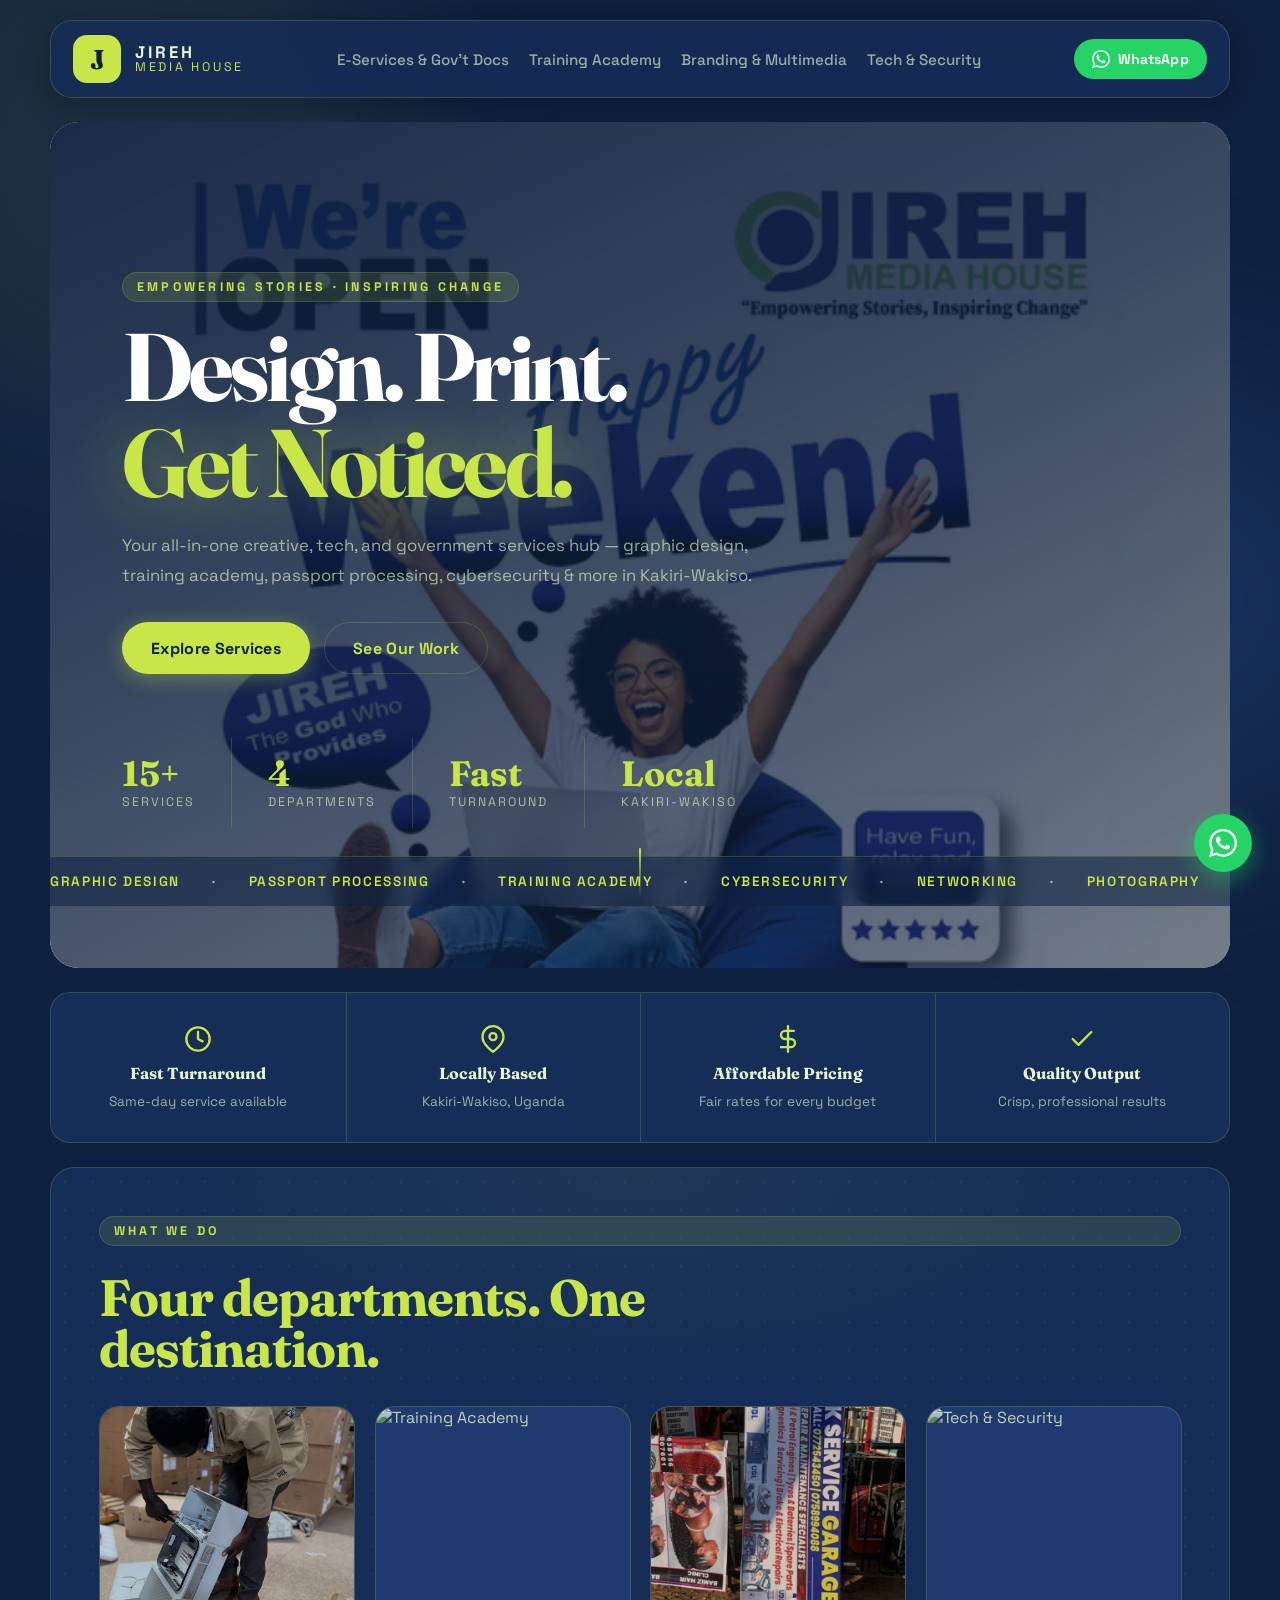
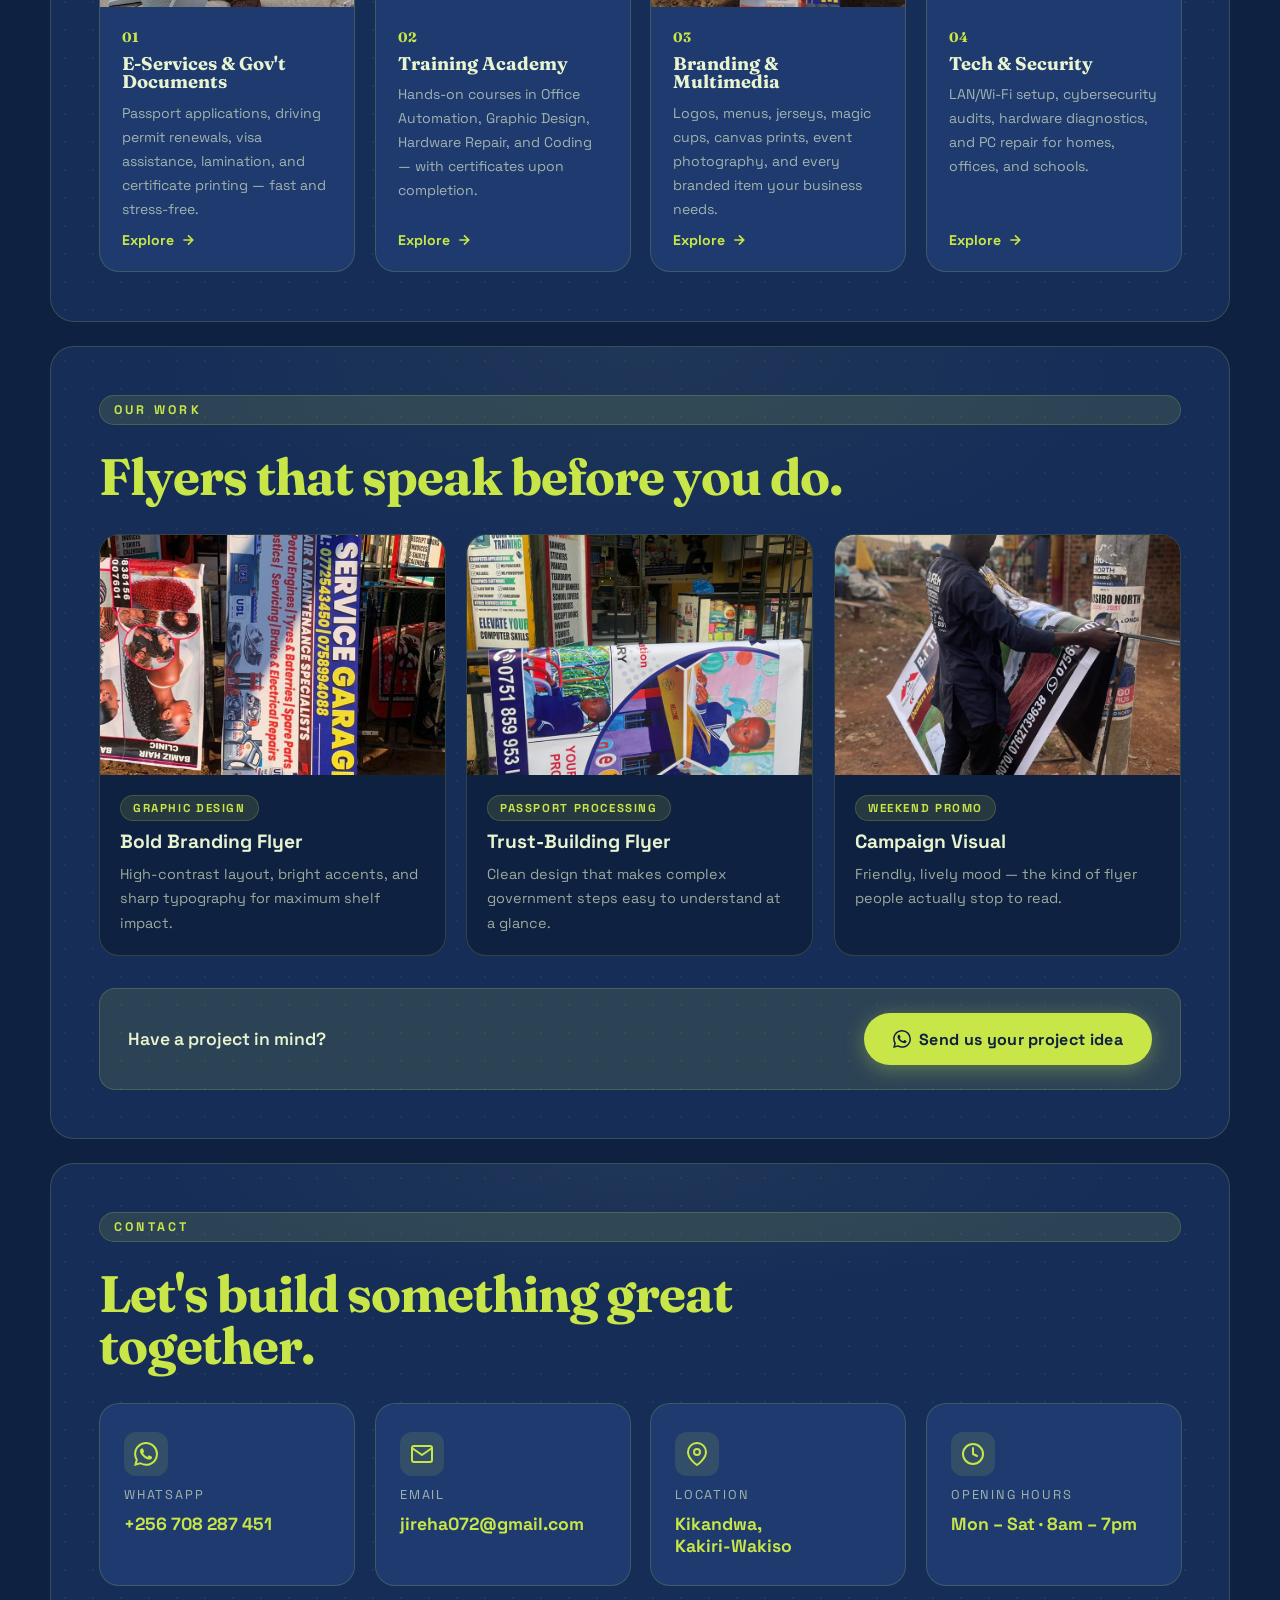
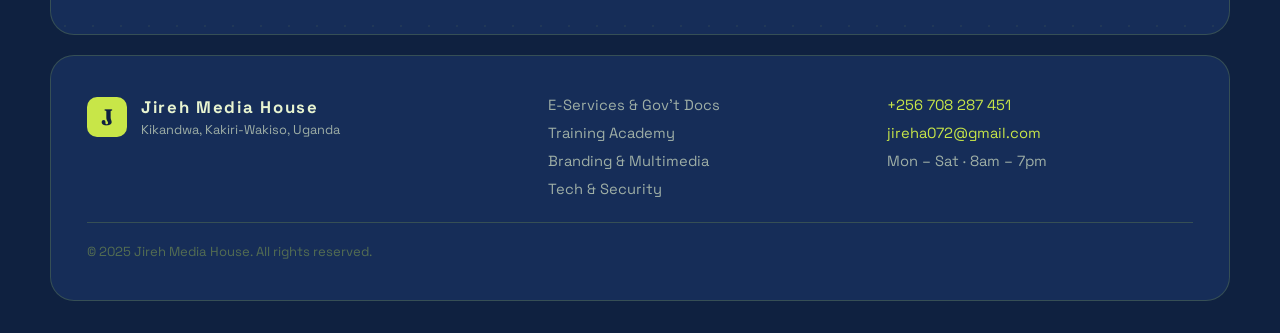
==== commit c31847b9: "Fix broken dept card images 02 and 04 on homepage" ====
--- a/index.html
+++ b/index.html
@@ -28,7 +28,7 @@
       </a>
       <nav class="nav">
         <div class="nav-item has-dropdown">
-          <a href="cafe.html">Café &amp; E-Services</a>
+          <a href="cafe.html">E-Services &amp; Gov't Docs</a>
           <div class="dropdown">
             <a href="cafe.html#passport">Passport Processing</a>
             <a href="cafe.html#permits">Driving Permits &amp; Visas</a>
@@ -133,12 +133,12 @@
 
           <a href="cafe.html" class="dept-card card reveal-section" style="--delay:.0s">
             <div class="dept-card__img-wrap">
-              <img src="https://images.unsplash.com/photo-1544620347-c4fd4a3d5957?w=700&q=80" alt="Café & E-Services" class="dept-card__img" loading="lazy" />
+              <img src="IMG/new1/computer-things.jpeg" alt="Café & E-Services" class="dept-card__img" loading="lazy" />
               <div class="dept-card__shine"></div>
             </div>
             <div class="dept-card__body">
               <span class="dept-num">01</span>
-              <h3>Café &amp; E-Services</h3>
+              <h3>E-Services &amp; Gov't Documents</h3>
               <p>Passport applications, driving permit renewals, visa assistance, lamination, and certificate printing — fast and stress-free.</p>
               <span class="dept-link">Explore <svg width="16" height="16" viewBox="0 0 24 24" fill="none" stroke="currentColor" stroke-width="2.5"><path d="M5 12h14M12 5l7 7-7 7"/></svg></span>
             </div>
@@ -146,7 +146,7 @@
 
           <a href="academy.html" class="dept-card card reveal-section" style="--delay:.1s">
             <div class="dept-card__img-wrap">
-              <img src="https://images.unsplash.com/photo-1461749280684-dccba630e2f6?w=700&q=80" alt="Training Academy" class="dept-card__img" loading="lazy" />
+              <img src="https://images.unsplash.com/photo-1517694712202-14dd9538aa97?w=700&q=80" alt="Training Academy" class="dept-card__img" loading="lazy" />
               <div class="dept-card__shine"></div>
             </div>
             <div class="dept-card__body">
@@ -159,7 +159,7 @@
 
           <a href="branding.html" class="dept-card card reveal-section" style="--delay:.2s">
             <div class="dept-card__img-wrap">
-              <img src="https://images.unsplash.com/photo-1561070791-2526d30994b5?w=700&q=80" alt="Branding & Multimedia" class="dept-card__img" loading="lazy" />
+              <img src="IMG/new1/poster.jpeg" alt="Branding & Multimedia" class="dept-card__img" loading="lazy" />
               <div class="dept-card__shine"></div>
             </div>
             <div class="dept-card__body">
@@ -195,7 +195,7 @@
         <div class="portfolio-grid">
           <article class="portfolio-card card">
             <div class="portfolio-card__img-wrap">
-              <img src="images/Screenshot 2026-06-02 202424.png" alt="Graphic design flyer" class="portfolio-card__img" />
+              <img src="IMG/new1/poster.jpeg" alt="Graphic design flyer" class="portfolio-card__img" />
               <div class="portfolio-card__shine"></div>
             </div>
             <div class="portfolio-card__info">
@@ -206,7 +206,7 @@
           </article>
           <article class="portfolio-card card">
             <div class="portfolio-card__img-wrap">
-              <img src="images/Screenshot 2026-06-02 202437.png" alt="Passport flyer" class="portfolio-card__img" />
+              <img src="IMG/new1/poster2.jpeg" alt="Passport flyer" class="portfolio-card__img" />
               <div class="portfolio-card__shine"></div>
             </div>
             <div class="portfolio-card__info">
@@ -217,7 +217,7 @@
           </article>
           <article class="portfolio-card card">
             <div class="portfolio-card__img-wrap">
-              <img src="images/Screenshot 2026-06-02 202508.png" alt="Weekend promo flyer" class="portfolio-card__img" />
+              <img src="IMG/new1/posters.jpeg" alt="Weekend promo flyer" class="portfolio-card__img" />
               <div class="portfolio-card__shine"></div>
             </div>
             <div class="portfolio-card__info">
@@ -282,7 +282,7 @@
         <div><strong>Jireh Media House</strong><small>Kikandwa, Kakiri‑Wakiso, Uganda</small></div>
       </div>
       <nav class="footer__links">
-        <a href="cafe.html">Café &amp; E-Services</a>
+        <a href="cafe.html">E-Services &amp; Gov't Docs</a>
         <a href="academy.html">Training Academy</a>
         <a href="branding.html">Branding &amp; Multimedia</a>
         <a href="tech.html">Tech &amp; Security</a>
